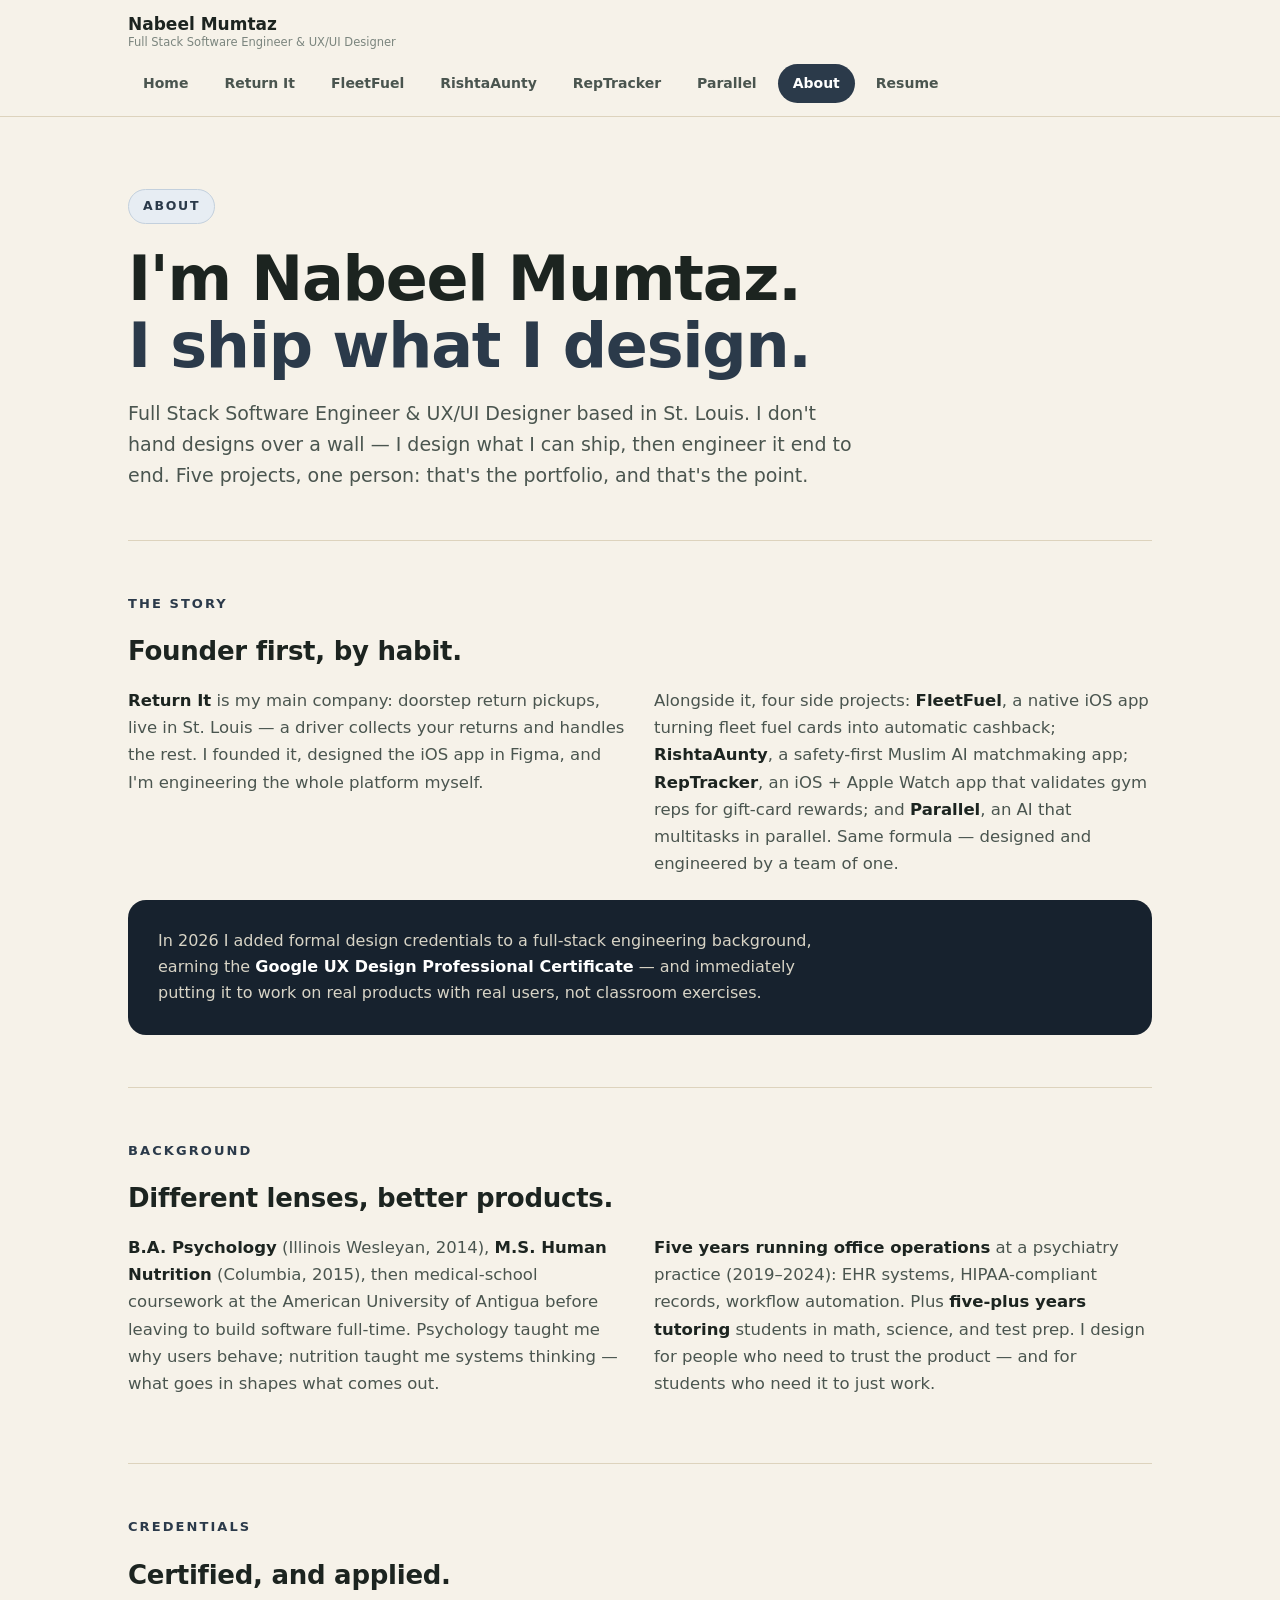
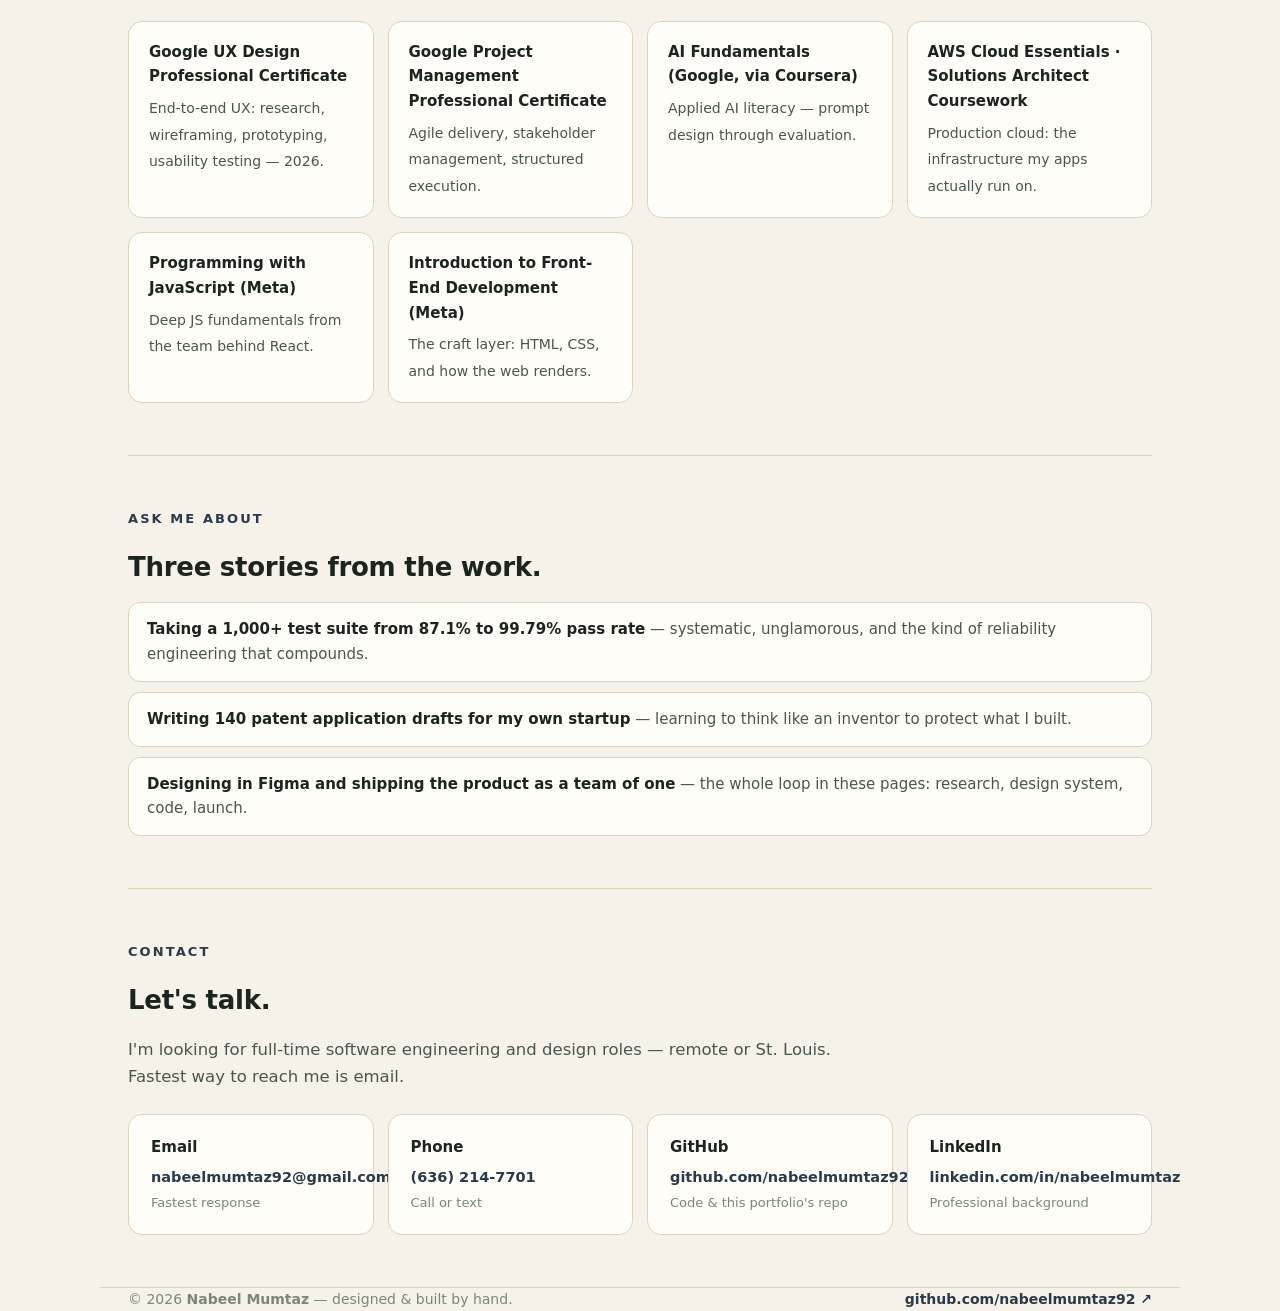
==== about.html @ 39a04750 "Parallel reframed as AI that multitasks in parallel (not a chat app)" ====
<!DOCTYPE html>
<html lang="en">
<head>
<meta charset="UTF-8">
<meta name="viewport" content="width=device-width, initial-scale=1.0">
<title>About | Nabeel Mumtaz</title>
<meta name="description" content="About Nabeel Mumtaz — Full Stack Software Engineer & UX/UI Designer, founder of Return It, FleetFuel, and RishtaAunty. Based in St. Louis.">
<style>
/* Shared portfolio styles — per-page accents via body class */
:root{
  --paper:#f6f2e9;
  --paper-deep:#efe8d8;
  --card:#fffdf8;
  --ink:#1c2420;
  --ink-soft:#4a554f;
  --ink-faint:#7b857e;
  --line:#ddd3bd;
  --accent:#2b3a4a;
  --accent-deep:#1b2634;
  --accent-soft:#e7edf3;
  --accent-line:#c3d0dd;
  --dark:#17222e;
  --radius:18px;
}
*{margin:0;padding:0;box-sizing:border-box}
body{
  font-family:"Avenir Next","Segoe UI",system-ui,-apple-system,sans-serif;
  background:var(--paper);
  color:var(--ink);
  line-height:1.65;
  -webkit-font-smoothing:antialiased;
}
.wrap{max-width:1080px;margin:0 auto;padding:0 28px}

/* ---------- nav ---------- */
.nav{
  position:sticky;top:0;z-index:50;
  background:var(--paper);
  border-bottom:1px solid var(--line);
}
.nav-inner{
  max-width:1080px;margin:0 auto;padding:13px 28px;
  display:flex;justify-content:space-between;align-items:center;gap:14px;flex-wrap:wrap;
}
.nav .brand{font-weight:800;font-size:17px;color:var(--ink);text-decoration:none;line-height:1.3}
.nav .brand small{display:block;font-weight:400;color:var(--ink-faint);font-size:11.5px}
.nav-links{display:flex;gap:6px;flex-wrap:wrap}
.nav-links a{
  font-size:14px;font-weight:600;color:var(--ink-soft);text-decoration:none;
  padding:8px 15px;border-radius:999px;
}
.nav-links a:hover{background:var(--accent-soft);color:var(--accent-deep)}
.nav-links a.active{background:var(--accent);color:#fff}

/* ---------- hero ---------- */
.hero{padding:72px 0 48px;text-align:left}
.kicker{
  display:inline-block;font-size:12.5px;font-weight:700;letter-spacing:.14em;text-transform:uppercase;
  color:var(--accent);background:var(--accent-soft);border:1px solid var(--accent-line);
  padding:6px 14px;border-radius:999px;margin-bottom:22px;
}
.hero h1{font-size:clamp(38px,5.4vw,62px);line-height:1.08;letter-spacing:-.02em;font-weight:800;max-width:16ch}
.hero h1 em{font-style:normal;color:var(--accent)}
.hero .lede{font-size:19px;color:var(--ink-soft);max-width:60ch;margin-top:18px}

/* ---------- sections ---------- */
section{padding:52px 0;border-top:1px solid var(--line)}
section h2{font-size:13px;font-weight:800;letter-spacing:.16em;text-transform:uppercase;color:var(--accent);margin-bottom:16px}
section h3{font-size:26px;letter-spacing:-.01em;margin-bottom:14px;font-weight:750}
section p{color:var(--ink-soft);max-width:68ch;margin-bottom:14px;font-size:16.5px}
section p strong{color:var(--ink)}
.two{display:grid;grid-template-columns:1fr 1fr;gap:28px}
@media(max-width:760px){.two{grid-template-columns:1fr}}

.callout{background:var(--dark);color:#f2efe6;border-radius:var(--radius);padding:28px 30px;margin-top:8px}
.callout p{color:#d8d4c6;margin:0;font-size:16px}
.callout p strong{color:#fff}

/* ---------- certs ---------- */
.feat-grid{display:grid;grid-template-columns:repeat(auto-fit,minmax(240px,1fr));gap:14px;margin-top:24px}
.feat{background:var(--card);border:1px solid var(--line);border-radius:14px;padding:18px 20px}
.feat b{display:block;margin-bottom:6px;font-size:15px}
.feat span{font-size:14px;color:var(--ink-soft)}

/* ---------- hooks ---------- */
.hooks{list-style:none;margin-top:6px;display:grid;gap:10px}
.hooks li{background:var(--card);border:1px solid var(--line);border-radius:12px;padding:14px 18px;font-size:15px;color:var(--ink-soft)}
.hooks li b{color:var(--ink)}

/* ---------- contact ---------- */
.contact-cards{display:grid;grid-template-columns:repeat(auto-fit,minmax(220px,1fr));gap:14px;margin-top:24px}
.contact-card{
  background:var(--card);border:1px solid var(--line);border-radius:14px;padding:20px 22px;
  text-decoration:none;color:var(--ink);display:block;transition:transform .15s ease;
}
.contact-card:hover{transform:translateY(-2px)}
.contact-card b{display:block;font-size:15px;margin-bottom:4px}
.contact-card span{font-size:14.5px;color:var(--accent);font-weight:600}
.contact-card small{display:block;font-size:13px;color:var(--ink-faint);margin-top:2px}

footer{
  border-top:1px solid var(--line);padding:34px 0 48px;display:flex;justify-content:space-between;
  align-items:center;flex-wrap:wrap;gap:12px;color:var(--ink-faint);font-size:14px;
}
footer a{color:var(--accent);font-weight:600;text-decoration:none}
footer a:hover{text-decoration:underline}

</style>
</head>
<body>

<nav class="nav">
  <div class="nav-inner">
    <a class="brand" href="index.html">Nabeel Mumtaz<small>Full Stack Software Engineer &amp; UX/UI Designer</small></a>
    <div class="nav-links">
      <a href="index.html">Home</a>
      <a href="returnit.html">Return It</a>
      <a href="fleetfuel.html">FleetFuel</a>
      <a href="rishtaaunty.html">RishtaAunty</a>
      <a href="reptracker.html">RepTracker</a>
      <a href="parallel.html">Parallel</a>
      <a href="about.html" class="active">About</a>
      <a href="resume.pdf" target="_blank" rel="noopener">Resume</a>
    </div>
  </div>
</nav>

<div class="wrap">
  <div class="hero">
    <span class="kicker">About</span>
    <h1>I'm Nabeel Mumtaz. <em>I ship what I design.</em></h1>
    <p class="lede">Full Stack Software Engineer &amp; UX/UI Designer based in St. Louis. I don't hand designs over a wall — I design what I can ship, then engineer it end to end. Five projects, one person: that's the portfolio, and that's the point.</p>
  </div>

  <section>
    <h2>The story</h2>
    <h3>Founder first, by habit.</h3>
    <div class="two">
      <div>
        <p><strong>Return It</strong> is my main company: doorstep return pickups, live in St. Louis — a driver collects your returns and handles the rest. I founded it, designed the iOS app in Figma, and I'm engineering the whole platform myself.</p>
      </div>
      <div>
        <p>Alongside it, four side projects: <strong>FleetFuel</strong>, a native iOS app turning fleet fuel cards into automatic cashback; <strong>RishtaAunty</strong>, a safety-first Muslim AI matchmaking app; <strong>RepTracker</strong>, an iOS + Apple Watch app that validates gym reps for gift-card rewards; and <strong>Parallel</strong>, an AI that multitasks in parallel. Same formula — designed and engineered by a team of one.</p>
      </div>
    </div>
    <div class="callout">
      <p>In 2026 I added formal design credentials to a full-stack engineering background, earning the <strong>Google UX Design Professional Certificate</strong> — and immediately putting it to work on real products with real users, not classroom exercises.</p>
    </div>
  </section>

  <section>
    <h2>Background</h2>
    <h3>Different lenses, better products.</h3>
    <div class="two">
      <div>
        <p><strong>B.A. Psychology</strong> (Illinois Wesleyan, 2014), <strong>M.S. Human Nutrition</strong> (Columbia, 2015), then medical-school coursework at the American University of Antigua before leaving to build software full-time. Psychology taught me why users behave; nutrition taught me systems thinking — what goes in shapes what comes out.</p>
      </div>
      <div>
        <p><strong>Five years running office operations</strong> at a psychiatry practice (2019–2024): EHR systems, HIPAA-compliant records, workflow automation. Plus <strong>five-plus years tutoring</strong> students in math, science, and test prep. I design for people who need to trust the product — and for students who need it to just work.</p>
      </div>
    </div>
  </section>

  <section>
    <h2>Credentials</h2>
    <h3>Certified, and applied.</h3>
    <div class="feat-grid">
      <div class="feat"><b>Google UX Design Professional Certificate</b><span>End-to-end UX: research, wireframing, prototyping, usability testing — 2026.</span></div>
      <div class="feat"><b>Google Project Management Professional Certificate</b><span>Agile delivery, stakeholder management, structured execution.</span></div>
      <div class="feat"><b>AI Fundamentals (Google, via Coursera)</b><span>Applied AI literacy — prompt design through evaluation.</span></div>
      <div class="feat"><b>AWS Cloud Essentials · Solutions Architect Coursework</b><span>Production cloud: the infrastructure my apps actually run on.</span></div>
      <div class="feat"><b>Programming with JavaScript (Meta)</b><span>Deep JS fundamentals from the team behind React.</span></div>
      <div class="feat"><b>Introduction to Front-End Development (Meta)</b><span>The craft layer: HTML, CSS, and how the web renders.</span></div>
    </div>
  </section>

  <section>
    <h2>Ask me about</h2>
    <h3>Three stories from the work.</h3>
    <ul class="hooks">
      <li><b>Taking a 1,000+ test suite from 87.1% to 99.79% pass rate</b> — systematic, unglamorous, and the kind of reliability engineering that compounds.</li>
      <li><b>Writing 140 patent application drafts for my own startup</b> — learning to think like an inventor to protect what I built.</li>
      <li><b>Designing in Figma and shipping the product as a team of one</b> — the whole loop in these pages: research, design system, code, launch.</li>
    </ul>
  </section>

  <section>
    <h2>Contact</h2>
    <h3>Let's talk.</h3>
    <p>I'm looking for full-time software engineering and design roles — remote or St. Louis. Fastest way to reach me is email.</p>
    <div class="contact-cards">
      <a class="contact-card" href="mailto:nabeelmumtaz92@gmail.com">
        <b>Email</b><span>nabeelmumtaz92@gmail.com</span><small>Fastest response</small>
      </a>
      <a class="contact-card" href="tel:+16362147701">
        <b>Phone</b><span>(636) 214-7701</span><small>Call or text</small>
      </a>
      <a class="contact-card" href="https://github.com/nabeelmumtaz92" target="_blank" rel="noopener">
        <b>GitHub</b><span>github.com/nabeelmumtaz92</span><small>Code &amp; this portfolio's repo</small>
      </a>
      <a class="contact-card" href="https://www.linkedin.com/in/nabeelmumtaz" target="_blank" rel="noopener">
        <b>LinkedIn</b><span>linkedin.com/in/nabeelmumtaz</span><small>Professional background</small>
      </a>
    </div>
  </section>
</div>

<footer class="wrap">
  <div>© 2026 <b>Nabeel Mumtaz</b> — designed &amp; built by hand.</div>
  <div><a href="https://github.com/nabeelmumtaz92" target="_blank" rel="noopener">github.com/nabeelmumtaz92 ↗</a></div>
</footer>

</body>
</html>
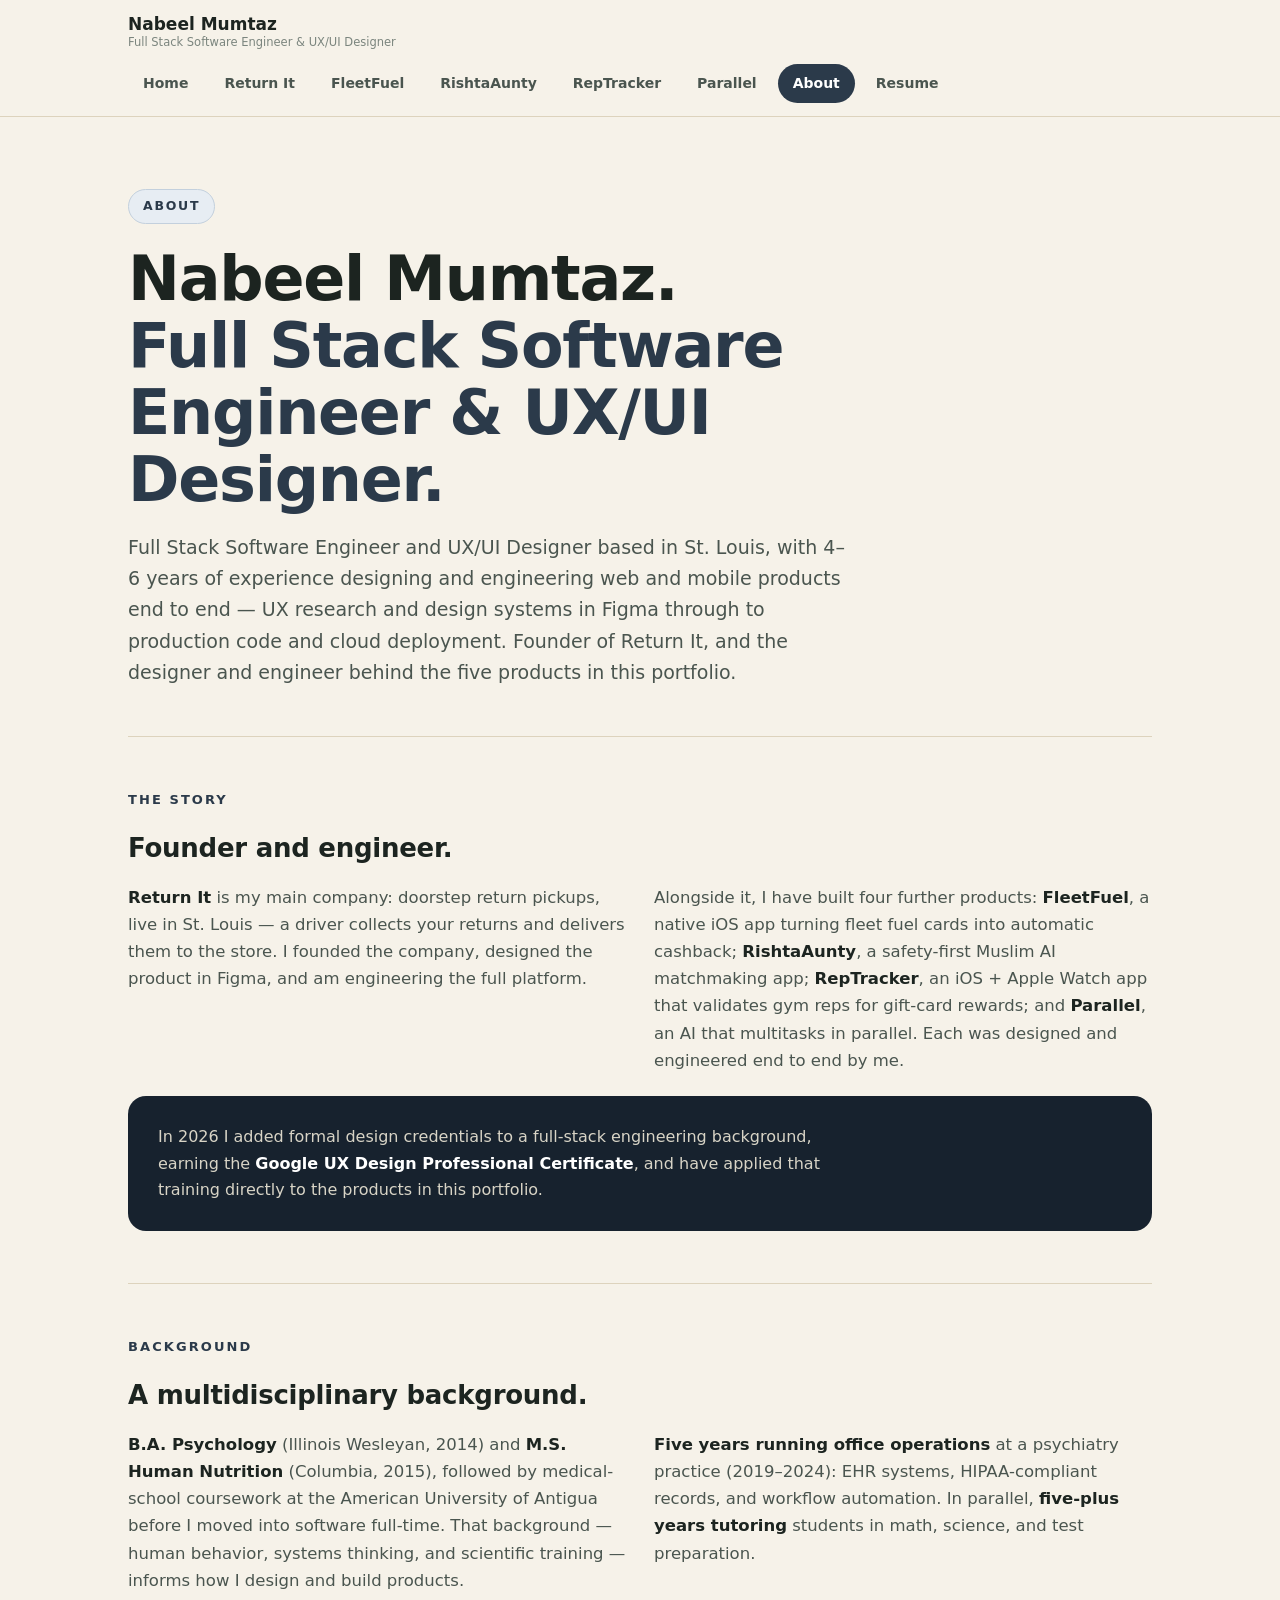
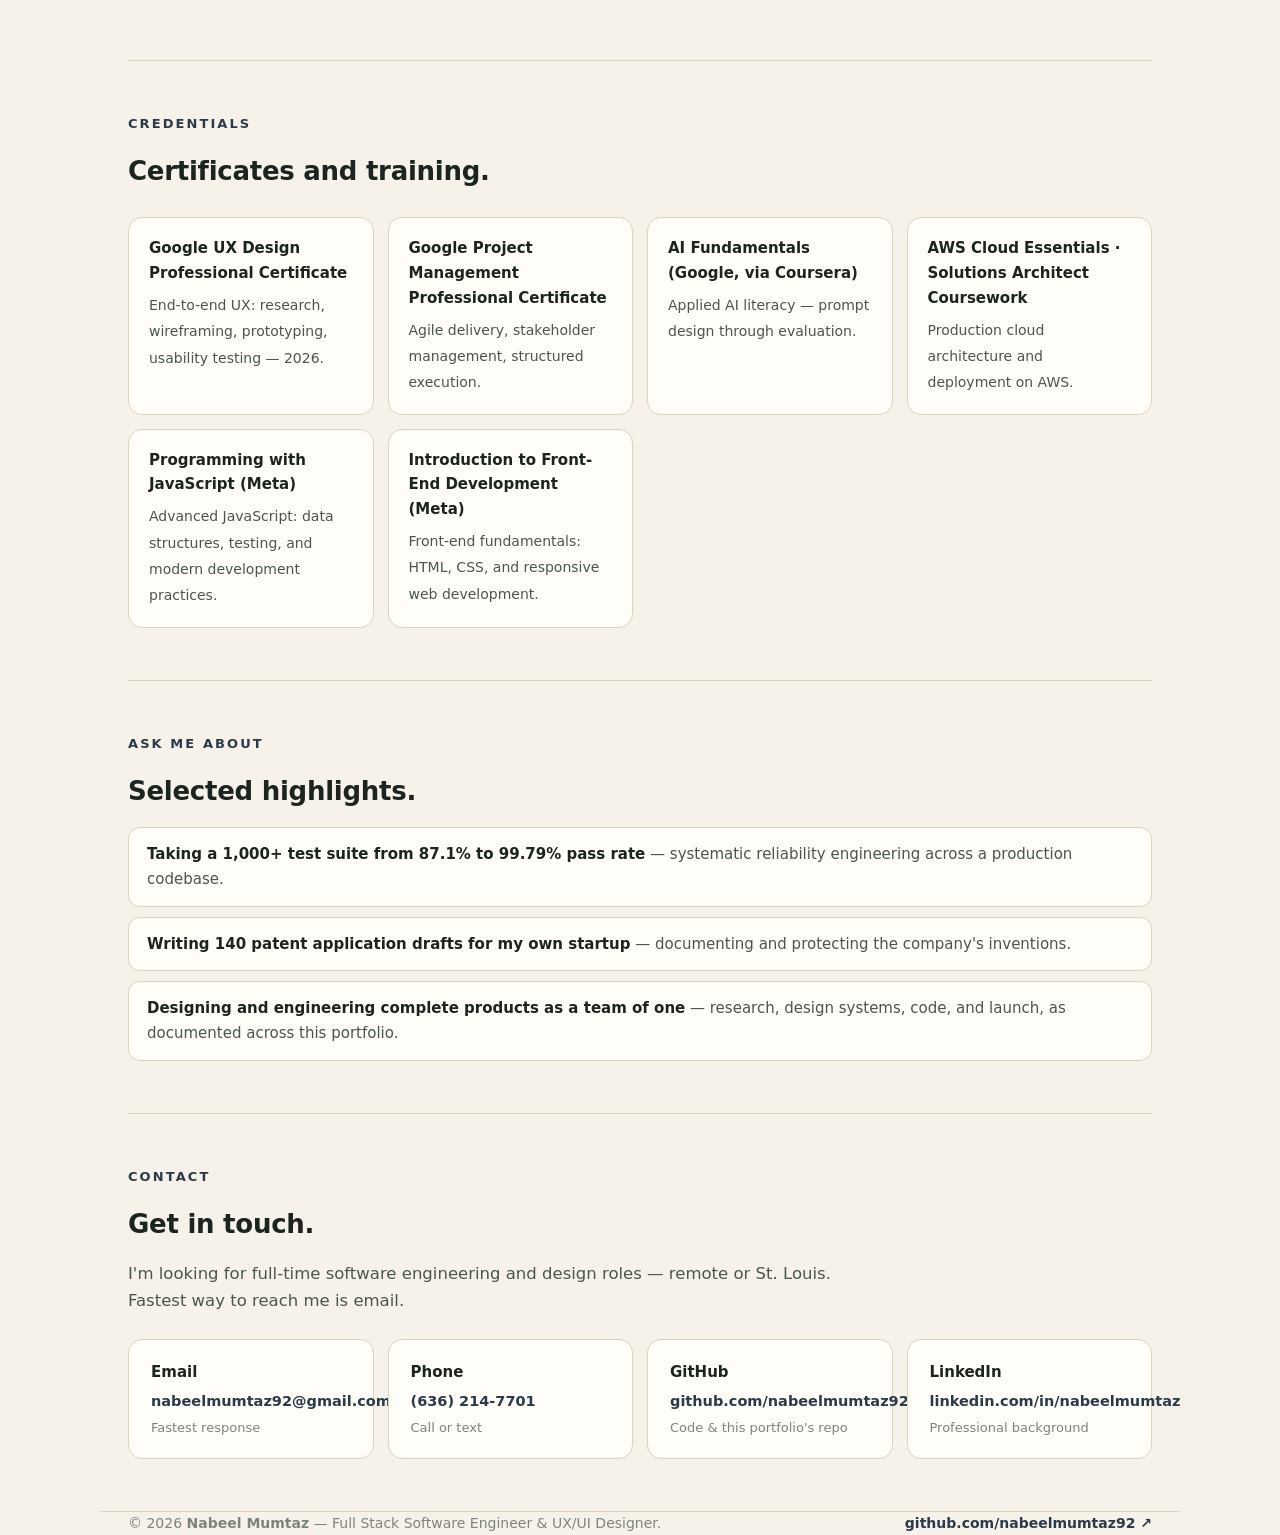
==== commit 64a1b40c: "Fix RishtaAunty embed sizing, sandbox Parallel embed, professional About page" ====
--- a/about.html
+++ b/about.html
@@ -128,65 +128,65 @@
 <div class="wrap">
   <div class="hero">
     <span class="kicker">About</span>
-    <h1>I'm Nabeel Mumtaz. <em>I ship what I design.</em></h1>
-    <p class="lede">Full Stack Software Engineer &amp; UX/UI Designer based in St. Louis. I don't hand designs over a wall — I design what I can ship, then engineer it end to end. Five projects, one person: that's the portfolio, and that's the point.</p>
+    <h1>Nabeel Mumtaz. <em>Full Stack Software Engineer &amp; UX/UI Designer.</em></h1>
+    <p class="lede">Full Stack Software Engineer and UX/UI Designer based in St. Louis, with 4–6 years of experience designing and engineering web and mobile products end to end — UX research and design systems in Figma through to production code and cloud deployment. Founder of Return It, and the designer and engineer behind the five products in this portfolio.</p>
   </div>
 
   <section>
     <h2>The story</h2>
-    <h3>Founder first, by habit.</h3>
+    <h3>Founder and engineer.</h3>
     <div class="two">
       <div>
-        <p><strong>Return It</strong> is my main company: doorstep return pickups, live in St. Louis — a driver collects your returns and handles the rest. I founded it, designed the iOS app in Figma, and I'm engineering the whole platform myself.</p>
-      </div>
-      <div>
-        <p>Alongside it, four side projects: <strong>FleetFuel</strong>, a native iOS app turning fleet fuel cards into automatic cashback; <strong>RishtaAunty</strong>, a safety-first Muslim AI matchmaking app; <strong>RepTracker</strong>, an iOS + Apple Watch app that validates gym reps for gift-card rewards; and <strong>Parallel</strong>, an AI that multitasks in parallel. Same formula — designed and engineered by a team of one.</p>
+        <p><strong>Return It</strong> is my main company: doorstep return pickups, live in St. Louis — a driver collects your returns and delivers them to the store. I founded the company, designed the product in Figma, and am engineering the full platform.</p>
+      </div>
+      <div>
+        <p>Alongside it, I have built four further products: <strong>FleetFuel</strong>, a native iOS app turning fleet fuel cards into automatic cashback; <strong>RishtaAunty</strong>, a safety-first Muslim AI matchmaking app; <strong>RepTracker</strong>, an iOS + Apple Watch app that validates gym reps for gift-card rewards; and <strong>Parallel</strong>, an AI that multitasks in parallel. Each was designed and engineered end to end by me.</p>
       </div>
     </div>
     <div class="callout">
-      <p>In 2026 I added formal design credentials to a full-stack engineering background, earning the <strong>Google UX Design Professional Certificate</strong> — and immediately putting it to work on real products with real users, not classroom exercises.</p>
+      <p>In 2026 I added formal design credentials to a full-stack engineering background, earning the <strong>Google UX Design Professional Certificate</strong>, and have applied that training directly to the products in this portfolio.</p>
     </div>
   </section>
 
   <section>
     <h2>Background</h2>
-    <h3>Different lenses, better products.</h3>
+    <h3>A multidisciplinary background.</h3>
     <div class="two">
       <div>
-        <p><strong>B.A. Psychology</strong> (Illinois Wesleyan, 2014), <strong>M.S. Human Nutrition</strong> (Columbia, 2015), then medical-school coursework at the American University of Antigua before leaving to build software full-time. Psychology taught me why users behave; nutrition taught me systems thinking — what goes in shapes what comes out.</p>
-      </div>
-      <div>
-        <p><strong>Five years running office operations</strong> at a psychiatry practice (2019–2024): EHR systems, HIPAA-compliant records, workflow automation. Plus <strong>five-plus years tutoring</strong> students in math, science, and test prep. I design for people who need to trust the product — and for students who need it to just work.</p>
+        <p><strong>B.A. Psychology</strong> (Illinois Wesleyan, 2014) and <strong>M.S. Human Nutrition</strong> (Columbia, 2015), followed by medical-school coursework at the American University of Antigua before I moved into software full-time. That background — human behavior, systems thinking, and scientific training — informs how I design and build products.</p>
+      </div>
+      <div>
+        <p><strong>Five years running office operations</strong> at a psychiatry practice (2019–2024): EHR systems, HIPAA-compliant records, and workflow automation. In parallel, <strong>five-plus years tutoring</strong> students in math, science, and test preparation.</p>
       </div>
     </div>
   </section>
 
   <section>
     <h2>Credentials</h2>
-    <h3>Certified, and applied.</h3>
+    <h3>Certificates and training.</h3>
     <div class="feat-grid">
       <div class="feat"><b>Google UX Design Professional Certificate</b><span>End-to-end UX: research, wireframing, prototyping, usability testing — 2026.</span></div>
       <div class="feat"><b>Google Project Management Professional Certificate</b><span>Agile delivery, stakeholder management, structured execution.</span></div>
       <div class="feat"><b>AI Fundamentals (Google, via Coursera)</b><span>Applied AI literacy — prompt design through evaluation.</span></div>
-      <div class="feat"><b>AWS Cloud Essentials · Solutions Architect Coursework</b><span>Production cloud: the infrastructure my apps actually run on.</span></div>
-      <div class="feat"><b>Programming with JavaScript (Meta)</b><span>Deep JS fundamentals from the team behind React.</span></div>
-      <div class="feat"><b>Introduction to Front-End Development (Meta)</b><span>The craft layer: HTML, CSS, and how the web renders.</span></div>
+      <div class="feat"><b>AWS Cloud Essentials · Solutions Architect Coursework</b><span>Production cloud architecture and deployment on AWS.</span></div>
+      <div class="feat"><b>Programming with JavaScript (Meta)</b><span>Advanced JavaScript: data structures, testing, and modern development practices.</span></div>
+      <div class="feat"><b>Introduction to Front-End Development (Meta)</b><span>Front-end fundamentals: HTML, CSS, and responsive web development.</span></div>
     </div>
   </section>
 
   <section>
     <h2>Ask me about</h2>
-    <h3>Three stories from the work.</h3>
+    <h3>Selected highlights.</h3>
     <ul class="hooks">
-      <li><b>Taking a 1,000+ test suite from 87.1% to 99.79% pass rate</b> — systematic, unglamorous, and the kind of reliability engineering that compounds.</li>
-      <li><b>Writing 140 patent application drafts for my own startup</b> — learning to think like an inventor to protect what I built.</li>
-      <li><b>Designing in Figma and shipping the product as a team of one</b> — the whole loop in these pages: research, design system, code, launch.</li>
+      <li><b>Taking a 1,000+ test suite from 87.1% to 99.79% pass rate</b> — systematic reliability engineering across a production codebase.</li>
+      <li><b>Writing 140 patent application drafts for my own startup</b> — documenting and protecting the company's inventions.</li>
+      <li><b>Designing and engineering complete products as a team of one</b> — research, design systems, code, and launch, as documented across this portfolio.</li>
     </ul>
   </section>
 
   <section>
     <h2>Contact</h2>
-    <h3>Let's talk.</h3>
+    <h3>Get in touch.</h3>
     <p>I'm looking for full-time software engineering and design roles — remote or St. Louis. Fastest way to reach me is email.</p>
     <div class="contact-cards">
       <a class="contact-card" href="mailto:nabeelmumtaz92@gmail.com">
@@ -206,7 +206,7 @@
 </div>
 
 <footer class="wrap">
-  <div>© 2026 <b>Nabeel Mumtaz</b> — designed &amp; built by hand.</div>
+  <div>© 2026 <b>Nabeel Mumtaz</b> — Full Stack Software Engineer &amp; UX/UI Designer.</div>
   <div><a href="https://github.com/nabeelmumtaz92" target="_blank" rel="noopener">github.com/nabeelmumtaz92 ↗</a></div>
 </footer>
 
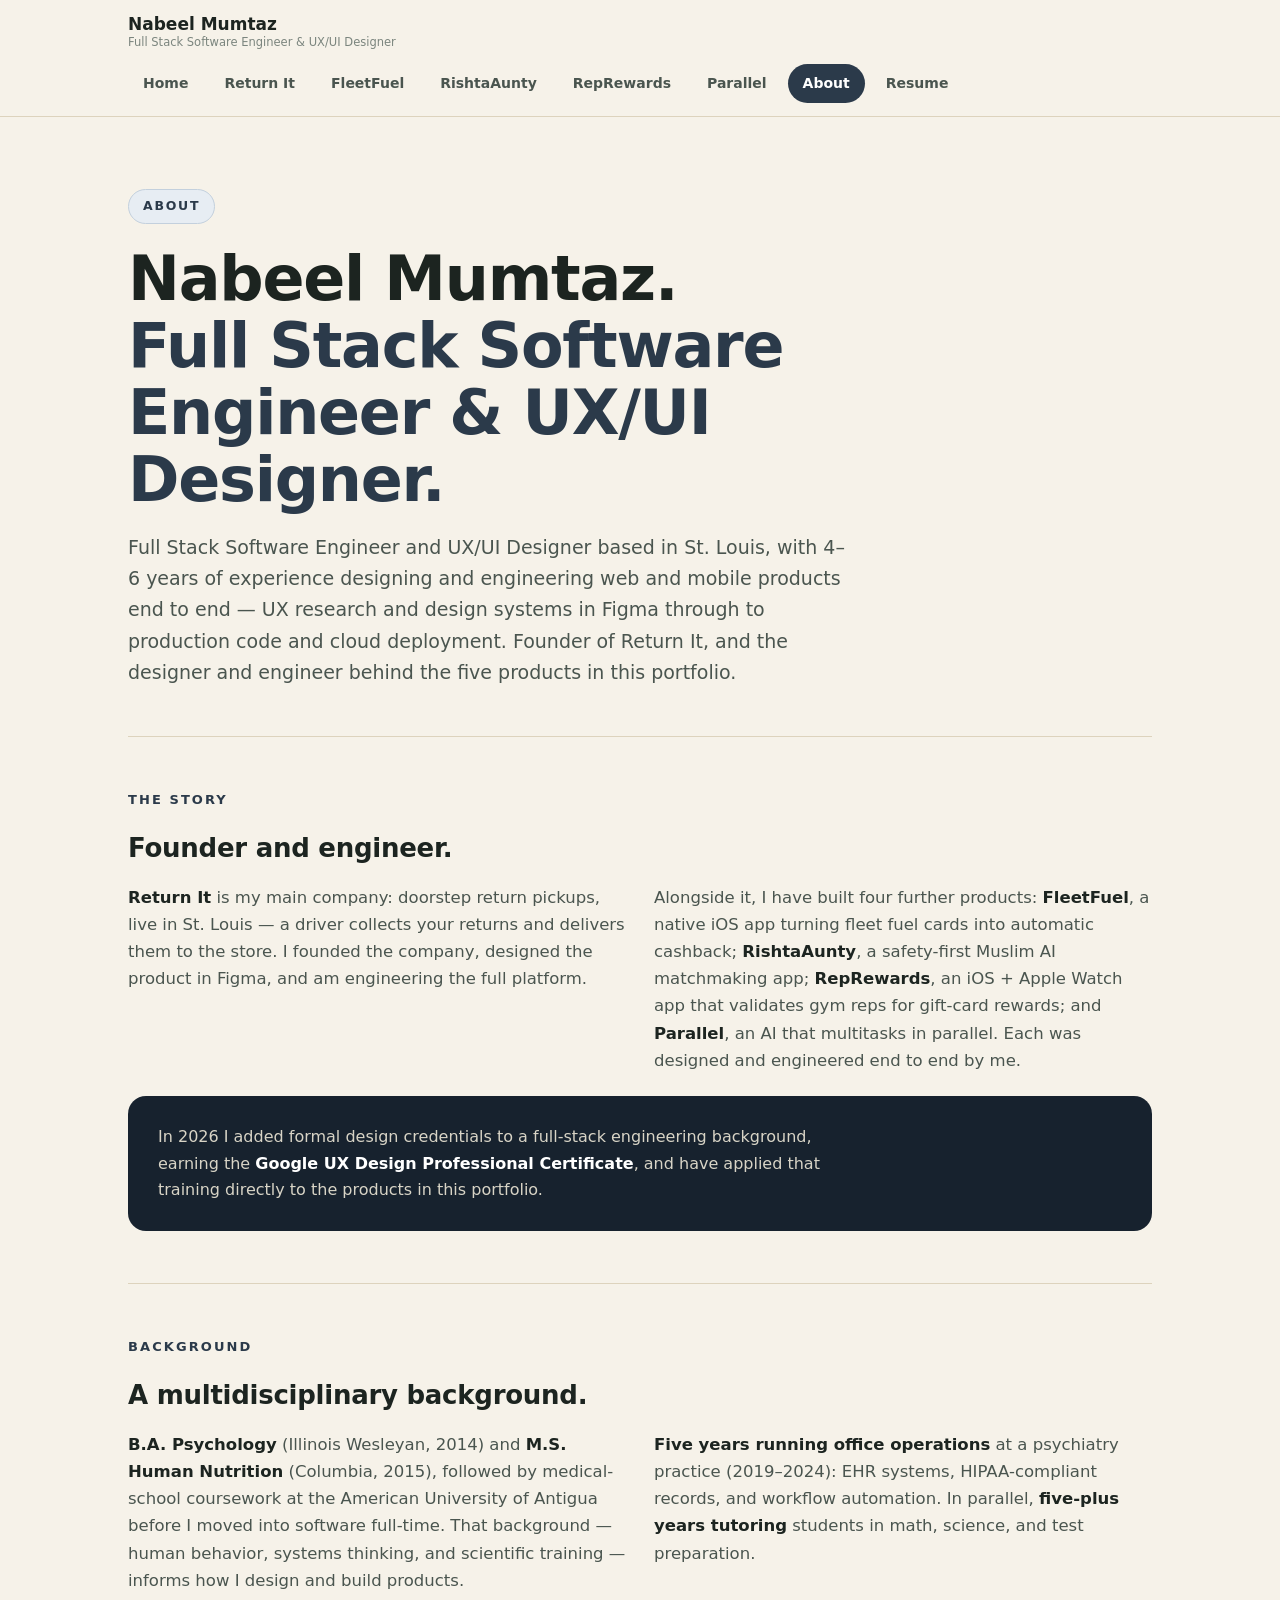
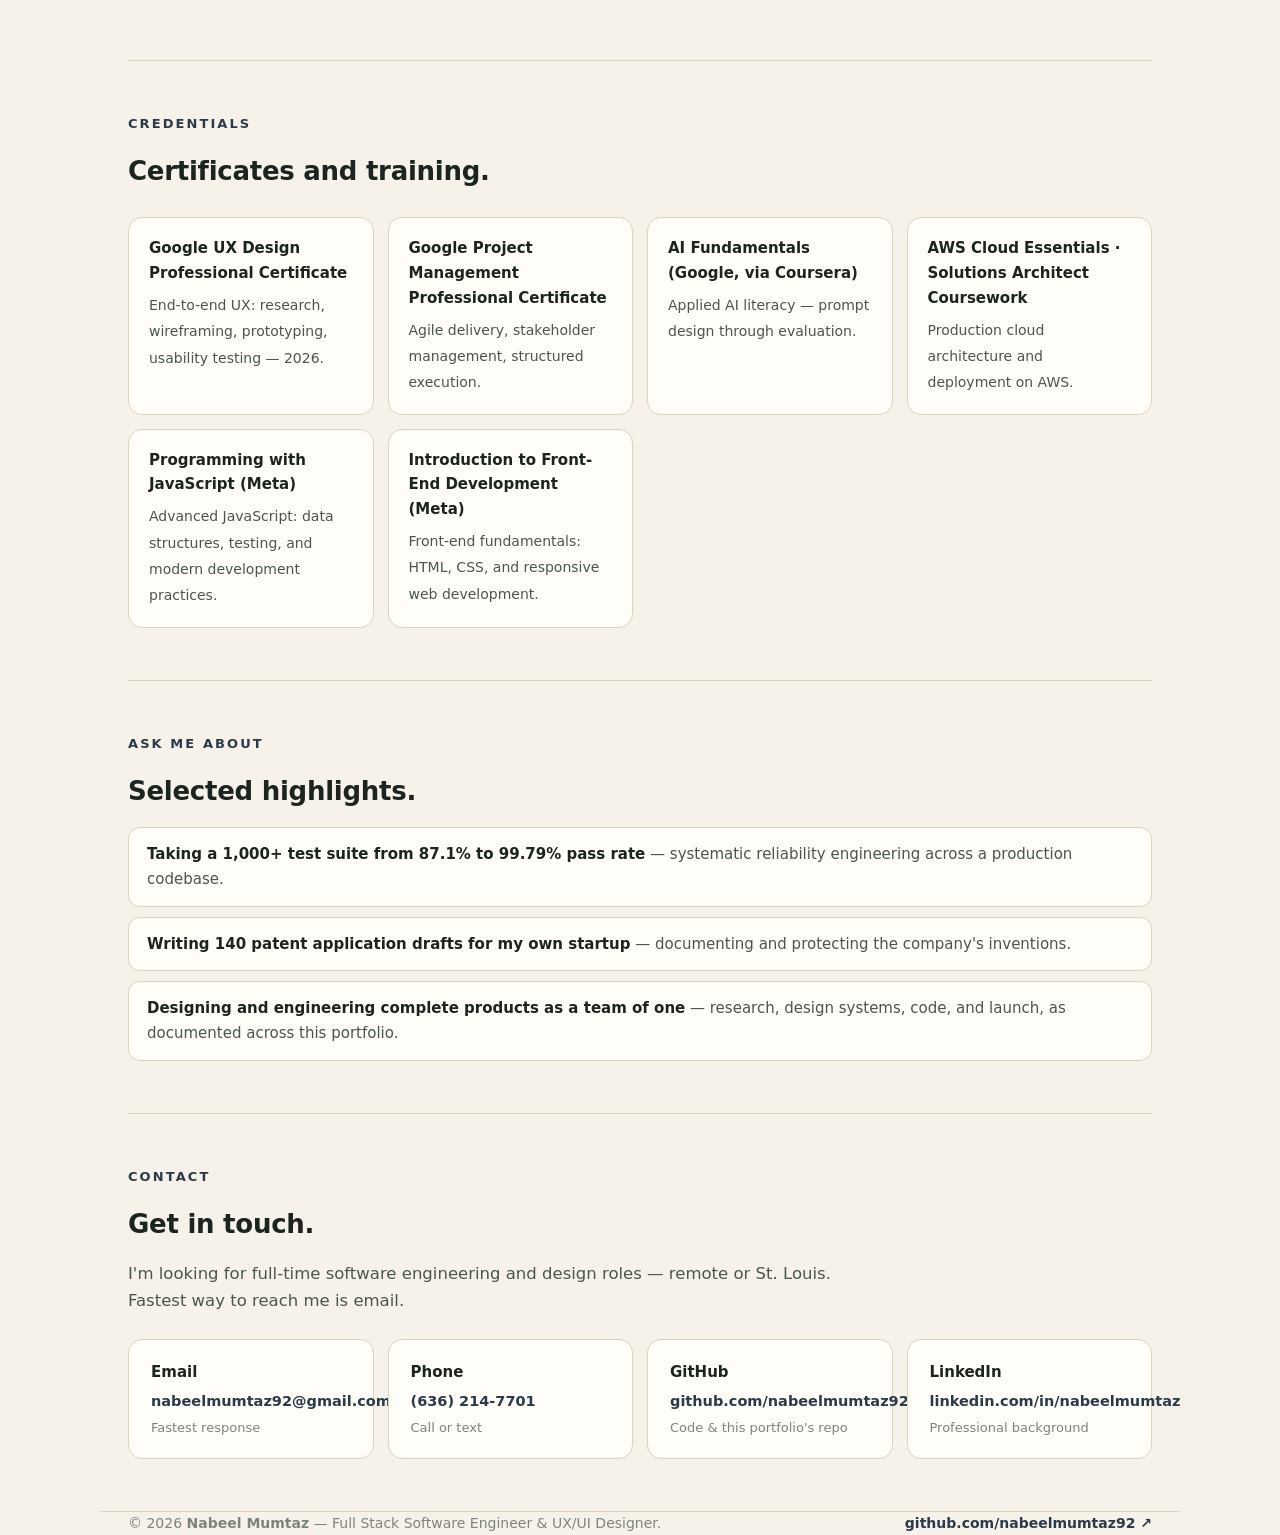
==== commit ff1c4770: "Rename RepTracker to RepRewards across portfolio" ====
--- a/about.html
+++ b/about.html
@@ -117,7 +117,7 @@
       <a href="returnit.html">Return It</a>
       <a href="fleetfuel.html">FleetFuel</a>
       <a href="rishtaaunty.html">RishtaAunty</a>
-      <a href="reptracker.html">RepTracker</a>
+      <a href="reptracker.html">RepRewards</a>
       <a href="parallel.html">Parallel</a>
       <a href="about.html" class="active">About</a>
       <a href="resume.pdf" target="_blank" rel="noopener">Resume</a>
@@ -140,7 +140,7 @@
         <p><strong>Return It</strong> is my main company: doorstep return pickups, live in St. Louis — a driver collects your returns and delivers them to the store. I founded the company, designed the product in Figma, and am engineering the full platform.</p>
       </div>
       <div>
-        <p>Alongside it, I have built four further products: <strong>FleetFuel</strong>, a native iOS app turning fleet fuel cards into automatic cashback; <strong>RishtaAunty</strong>, a safety-first Muslim AI matchmaking app; <strong>RepTracker</strong>, an iOS + Apple Watch app that validates gym reps for gift-card rewards; and <strong>Parallel</strong>, an AI that multitasks in parallel. Each was designed and engineered end to end by me.</p>
+        <p>Alongside it, I have built four further products: <strong>FleetFuel</strong>, a native iOS app turning fleet fuel cards into automatic cashback; <strong>RishtaAunty</strong>, a safety-first Muslim AI matchmaking app; <strong>RepRewards</strong>, an iOS + Apple Watch app that validates gym reps for gift-card rewards; and <strong>Parallel</strong>, an AI that multitasks in parallel. Each was designed and engineered end to end by me.</p>
       </div>
     </div>
     <div class="callout">
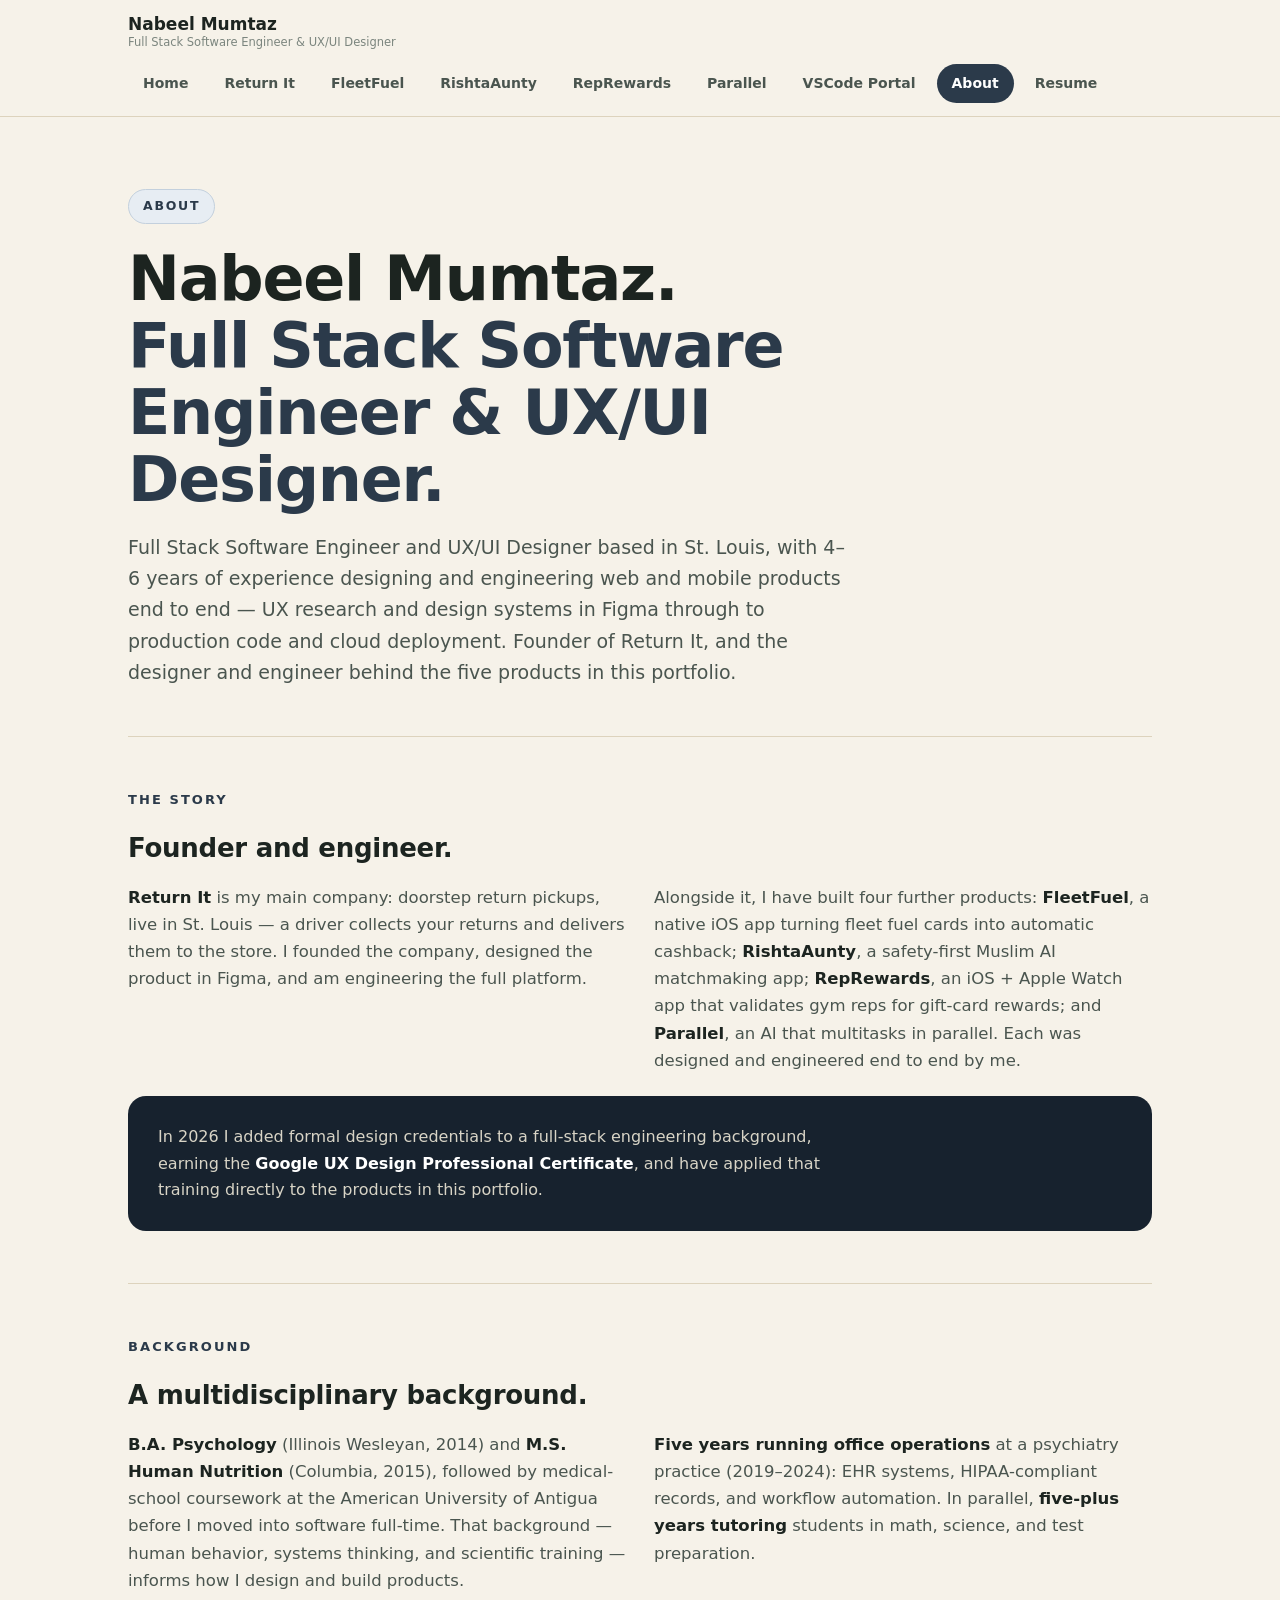
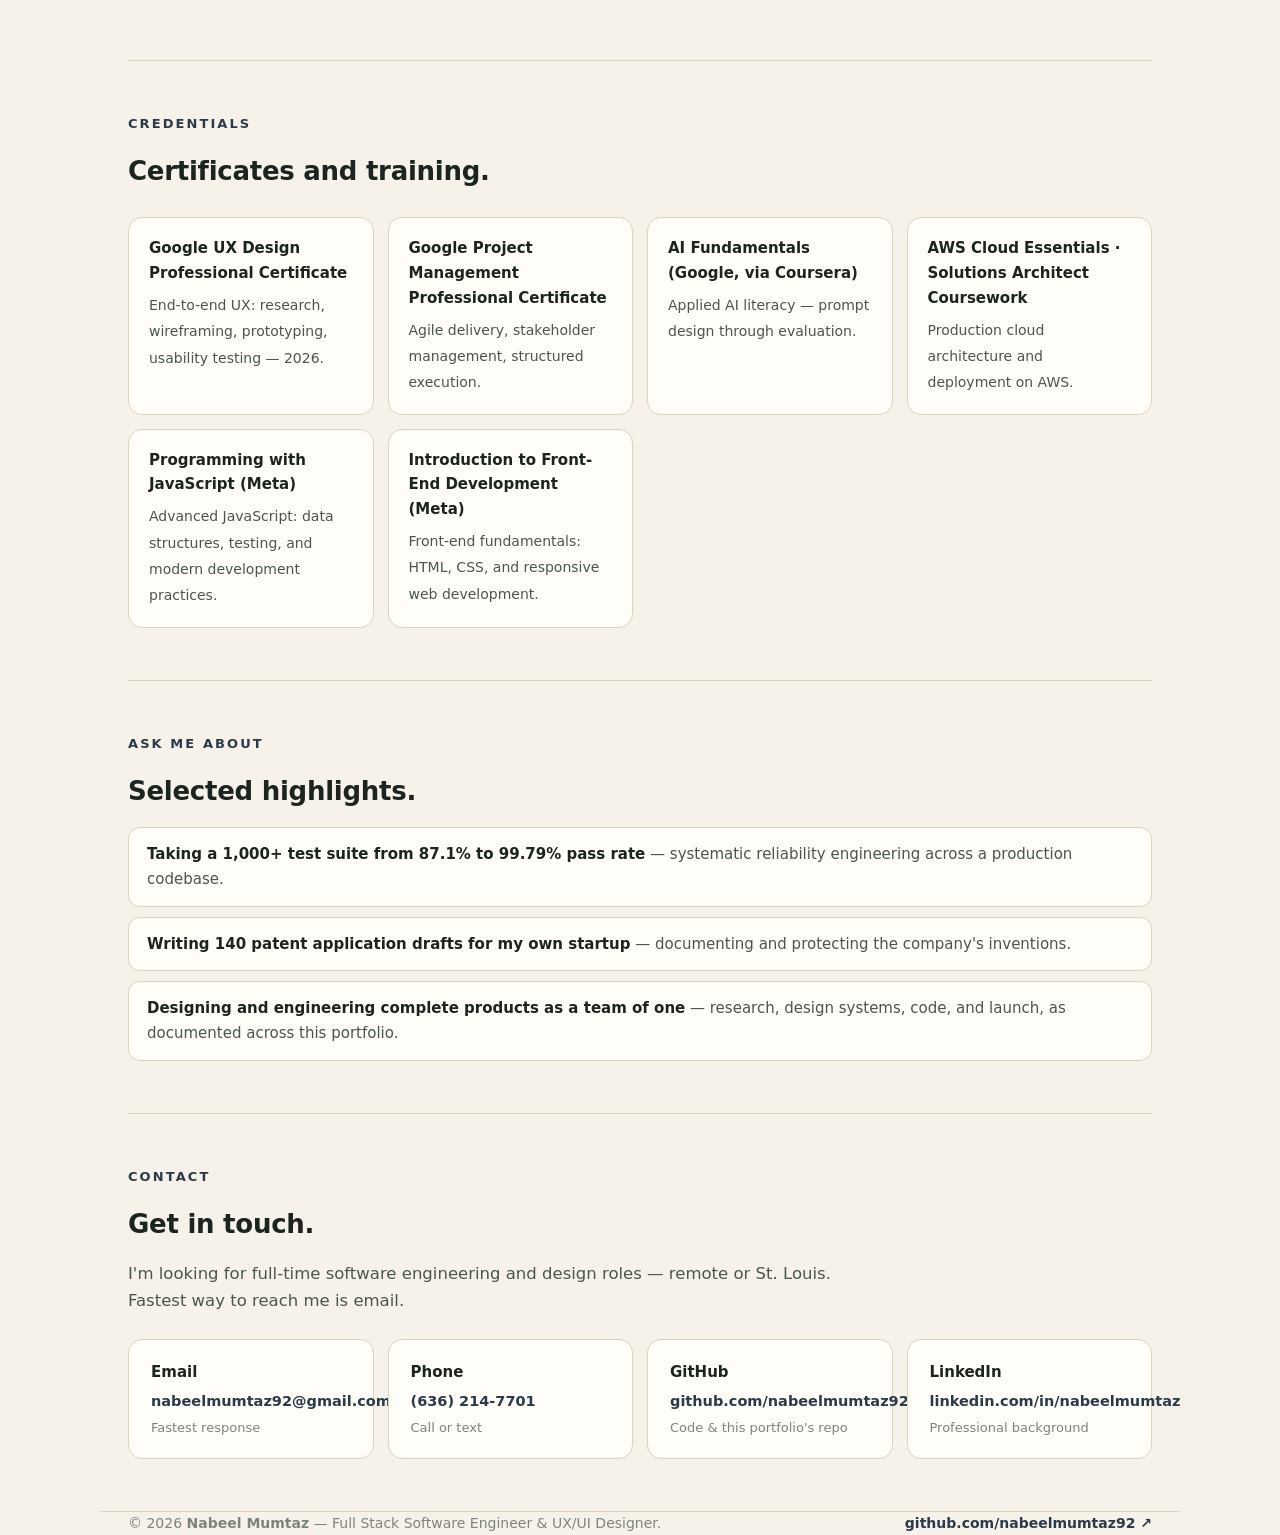
==== commit 02955ce4: "Add VSCode Portal project page" ====
--- a/about.html
+++ b/about.html
@@ -119,6 +119,7 @@
       <a href="rishtaaunty.html">RishtaAunty</a>
       <a href="reptracker.html">RepRewards</a>
       <a href="parallel.html">Parallel</a>
+      <a href="vscodeportal.html">VSCode Portal</a>
       <a href="about.html" class="active">About</a>
       <a href="resume.pdf" target="_blank" rel="noopener">Resume</a>
     </div>
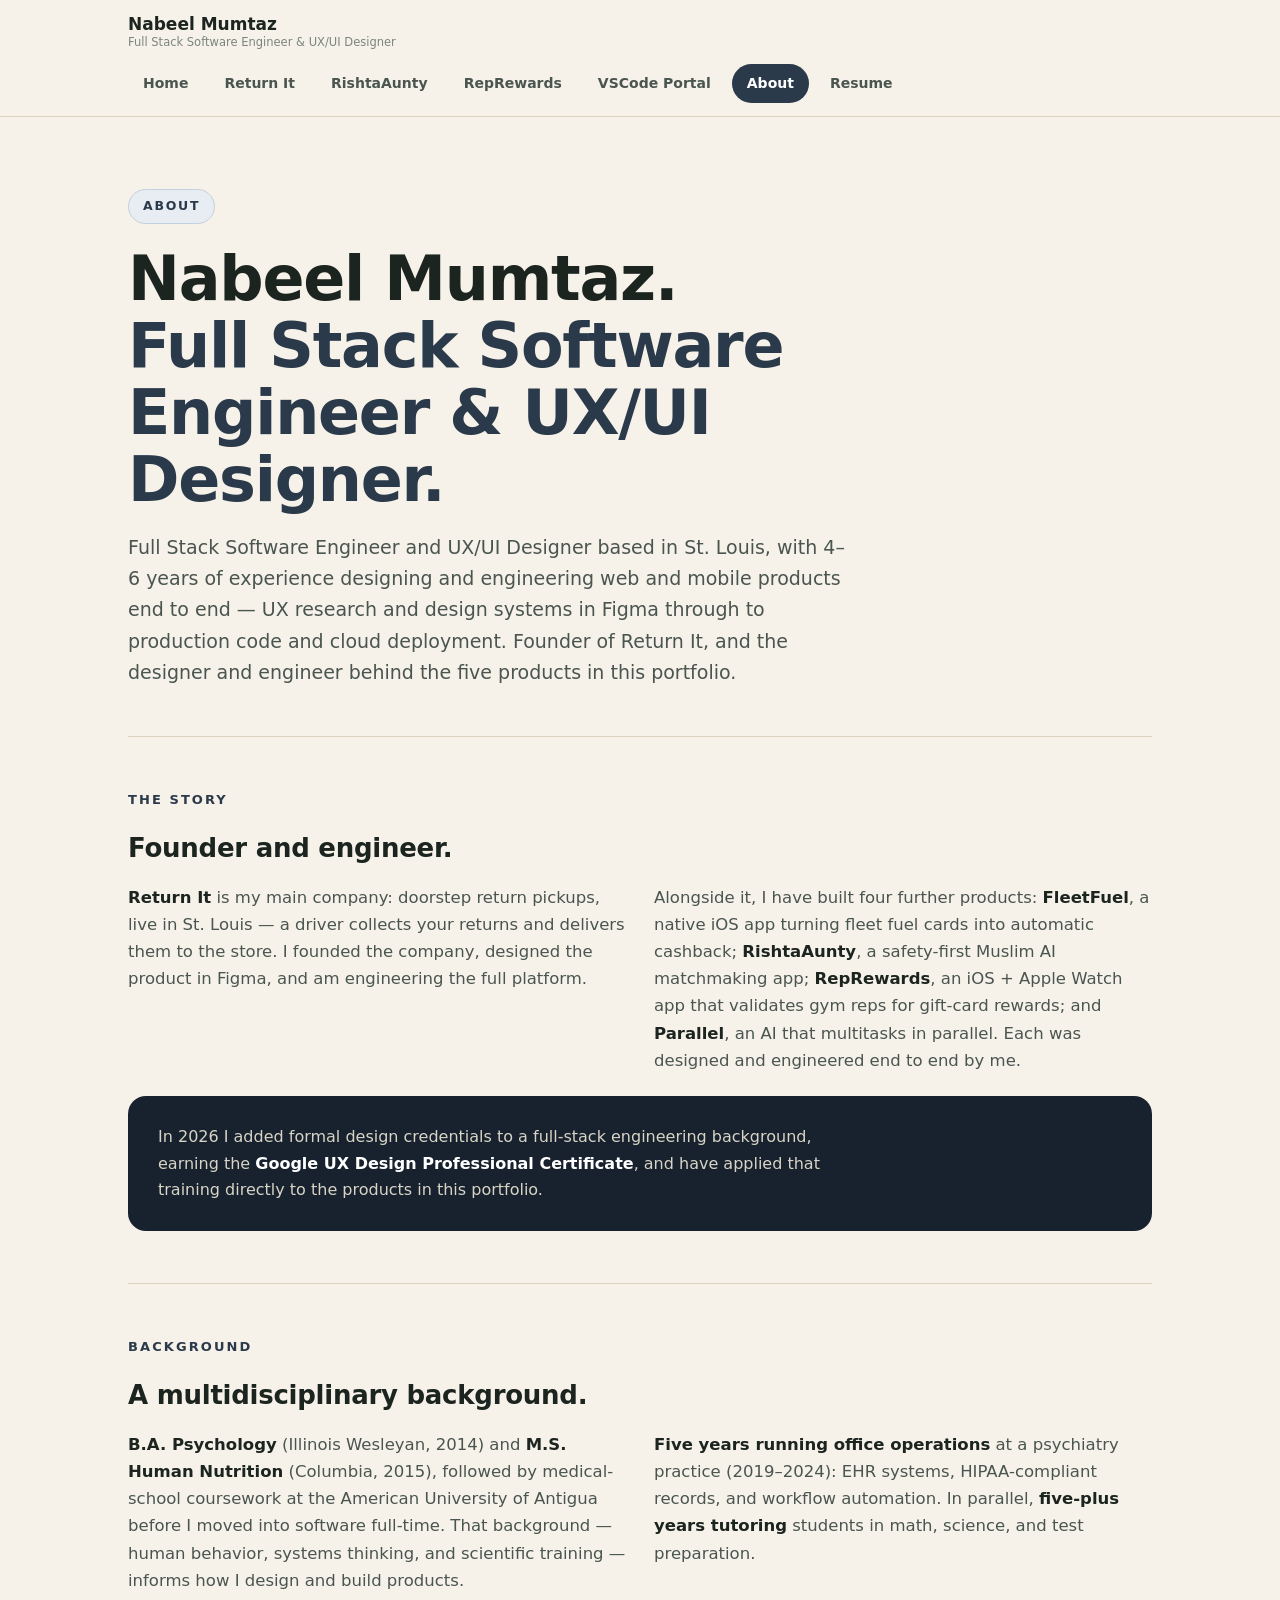
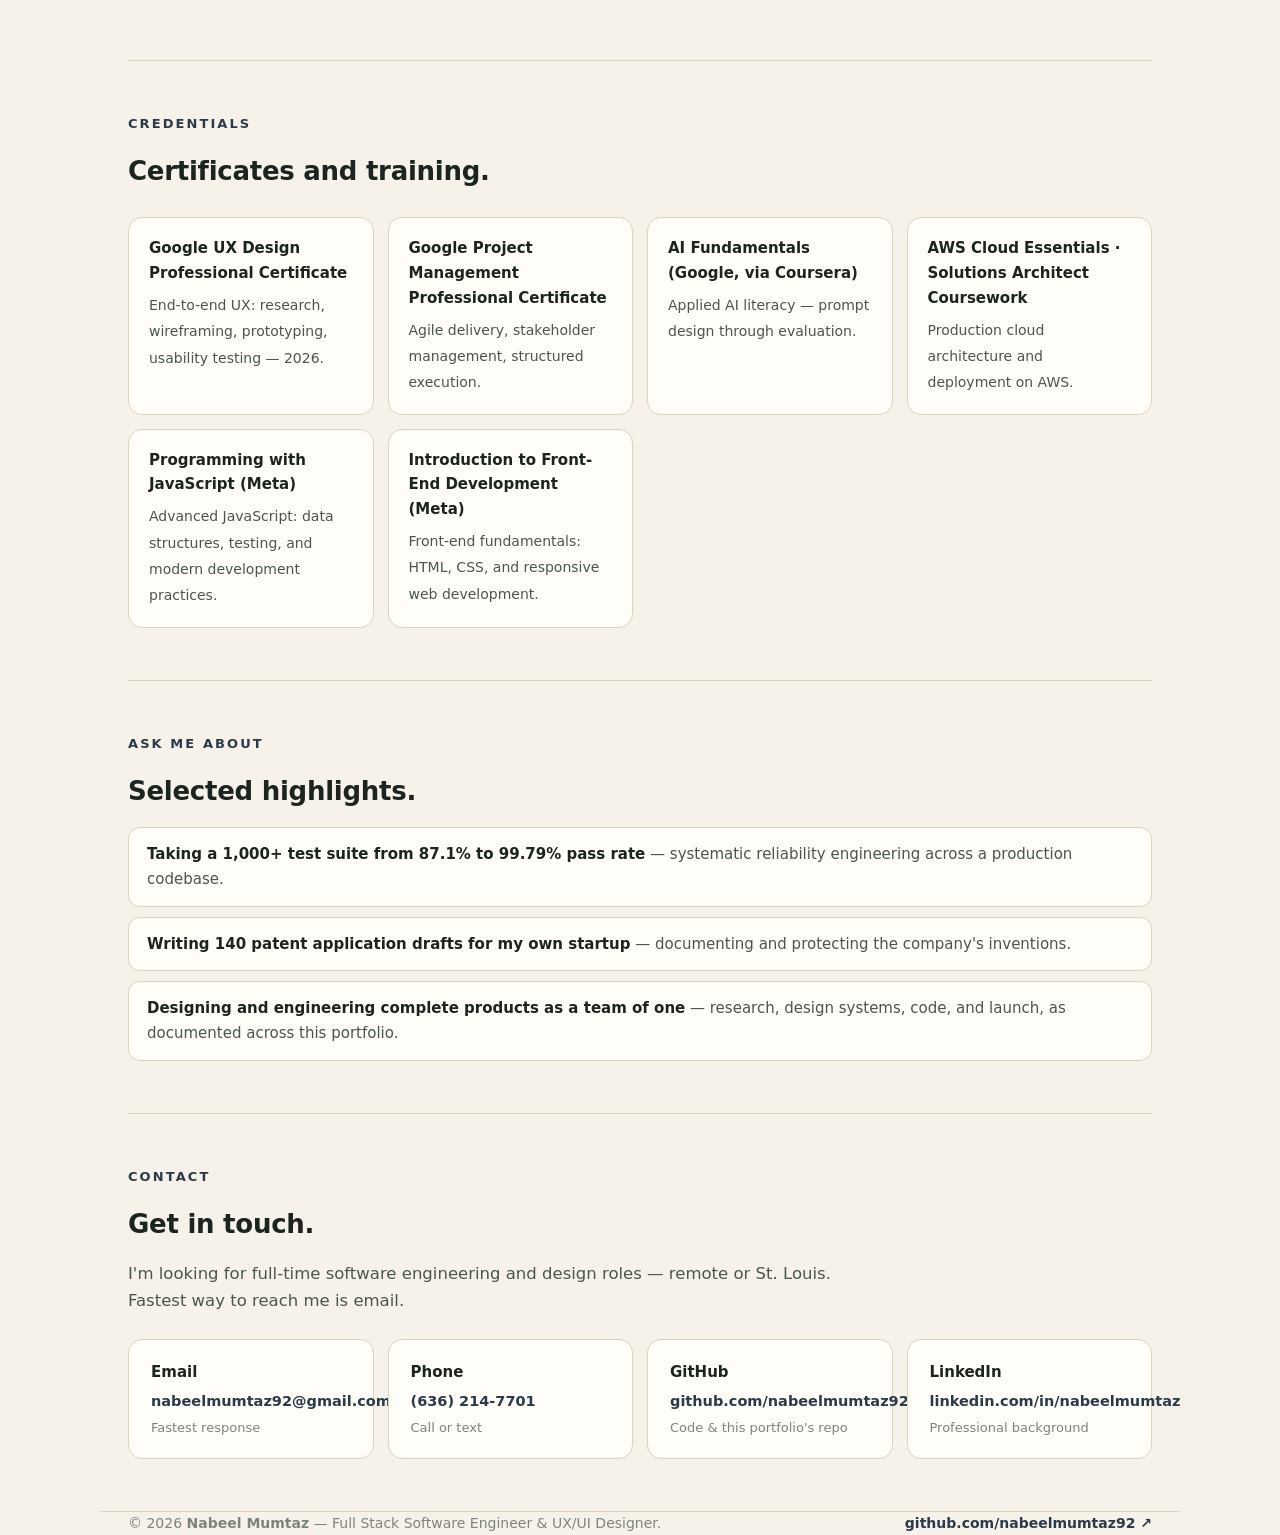
==== commit ee21e404: "Remove FleetFuel and Parallel links from about.html Removed FleetFuel and Parallel links from naviga" ====
--- a/about.html
+++ b/about.html
@@ -115,11 +115,9 @@
     <div class="nav-links">
       <a href="index.html">Home</a>
       <a href="returnit.html">Return It</a>
-      <a href="fleetfuel.html">FleetFuel</a>
-      <a href="rishtaaunty.html">RishtaAunty</a>
+           <a href="rishtaaunty.html">RishtaAunty</a>
       <a href="reptracker.html">RepRewards</a>
-      <a href="parallel.html">Parallel</a>
-      <a href="vscodeportal.html">VSCode Portal</a>
+           <a href="vscodeportal.html">VSCode Portal</a>
       <a href="about.html" class="active">About</a>
       <a href="resume.pdf" target="_blank" rel="noopener">Resume</a>
     </div>
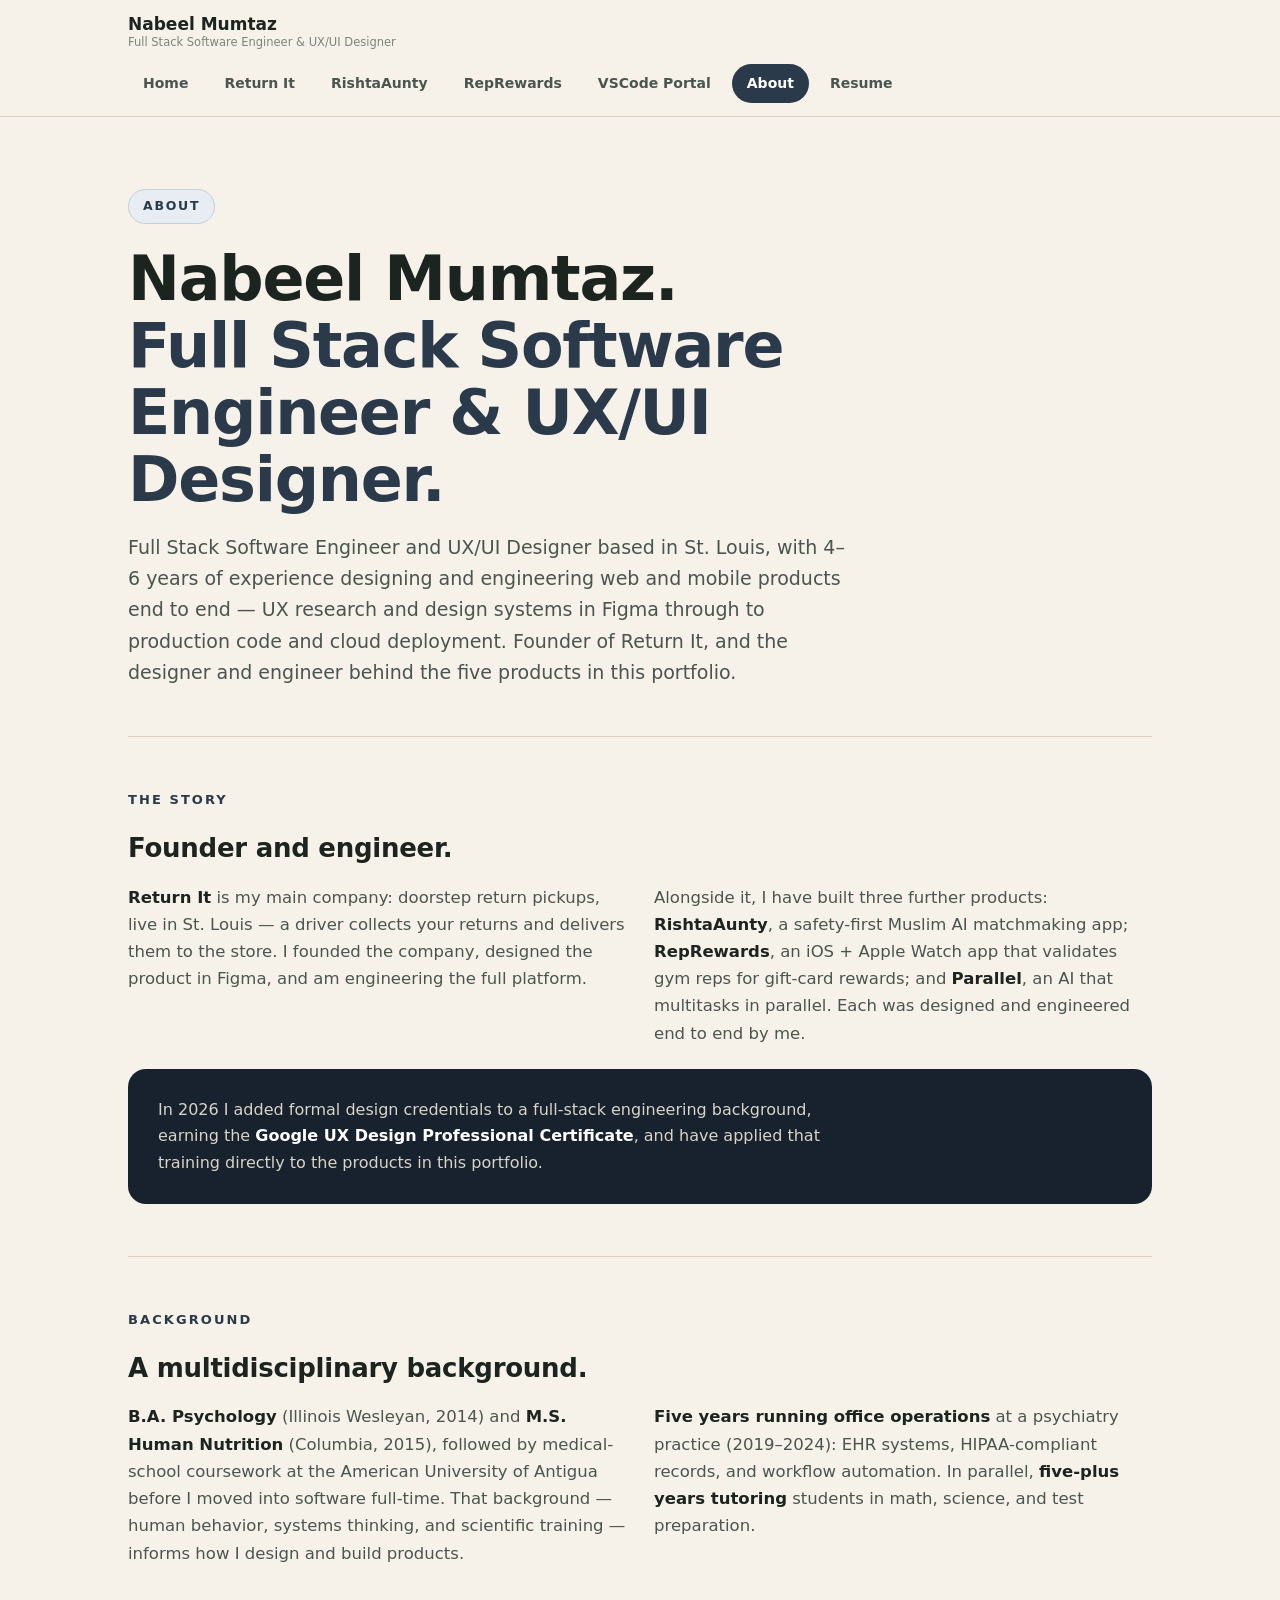
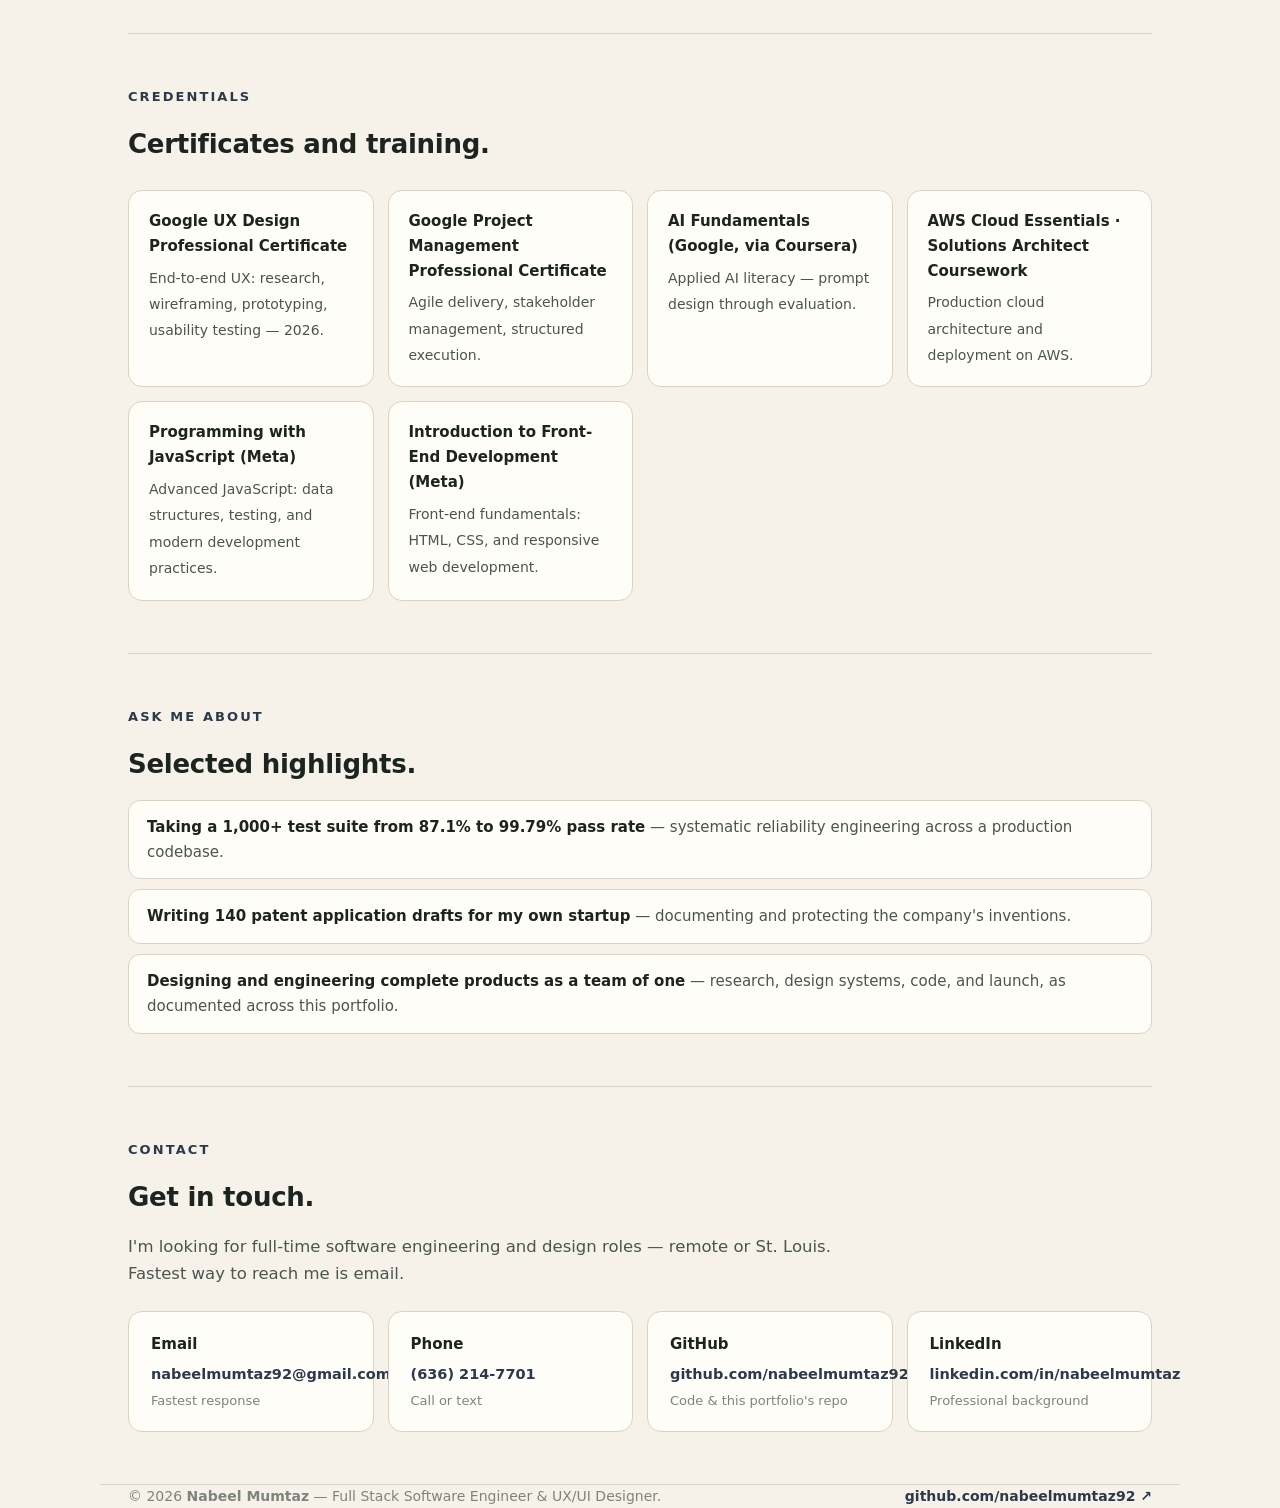
==== commit d5693a14: "Remove FleetFuel mentions from about page meta and story" ====
--- a/about.html
+++ b/about.html
@@ -4,7 +4,7 @@
 <meta charset="UTF-8">
 <meta name="viewport" content="width=device-width, initial-scale=1.0">
 <title>About | Nabeel Mumtaz</title>
-<meta name="description" content="About Nabeel Mumtaz — Full Stack Software Engineer & UX/UI Designer, founder of Return It, FleetFuel, and RishtaAunty. Based in St. Louis.">
+<meta name="description" content="About Nabeel Mumtaz — Full Stack Software Engineer & UX/UI Designer, founder of Return It and RishtaAunty. Based in St. Louis.">
 <style>
 /* Shared portfolio styles — per-page accents via body class */
 :root{
@@ -139,7 +139,7 @@
         <p><strong>Return It</strong> is my main company: doorstep return pickups, live in St. Louis — a driver collects your returns and delivers them to the store. I founded the company, designed the product in Figma, and am engineering the full platform.</p>
       </div>
       <div>
-        <p>Alongside it, I have built four further products: <strong>FleetFuel</strong>, a native iOS app turning fleet fuel cards into automatic cashback; <strong>RishtaAunty</strong>, a safety-first Muslim AI matchmaking app; <strong>RepRewards</strong>, an iOS + Apple Watch app that validates gym reps for gift-card rewards; and <strong>Parallel</strong>, an AI that multitasks in parallel. Each was designed and engineered end to end by me.</p>
+        <p>Alongside it, I have built three further products: <strong>RishtaAunty</strong>, a safety-first Muslim AI matchmaking app; <strong>RepRewards</strong>, an iOS + Apple Watch app that validates gym reps for gift-card rewards; and <strong>Parallel</strong>, an AI that multitasks in parallel. Each was designed and engineered end to end by me.</p>
       </div>
     </div>
     <div class="callout">
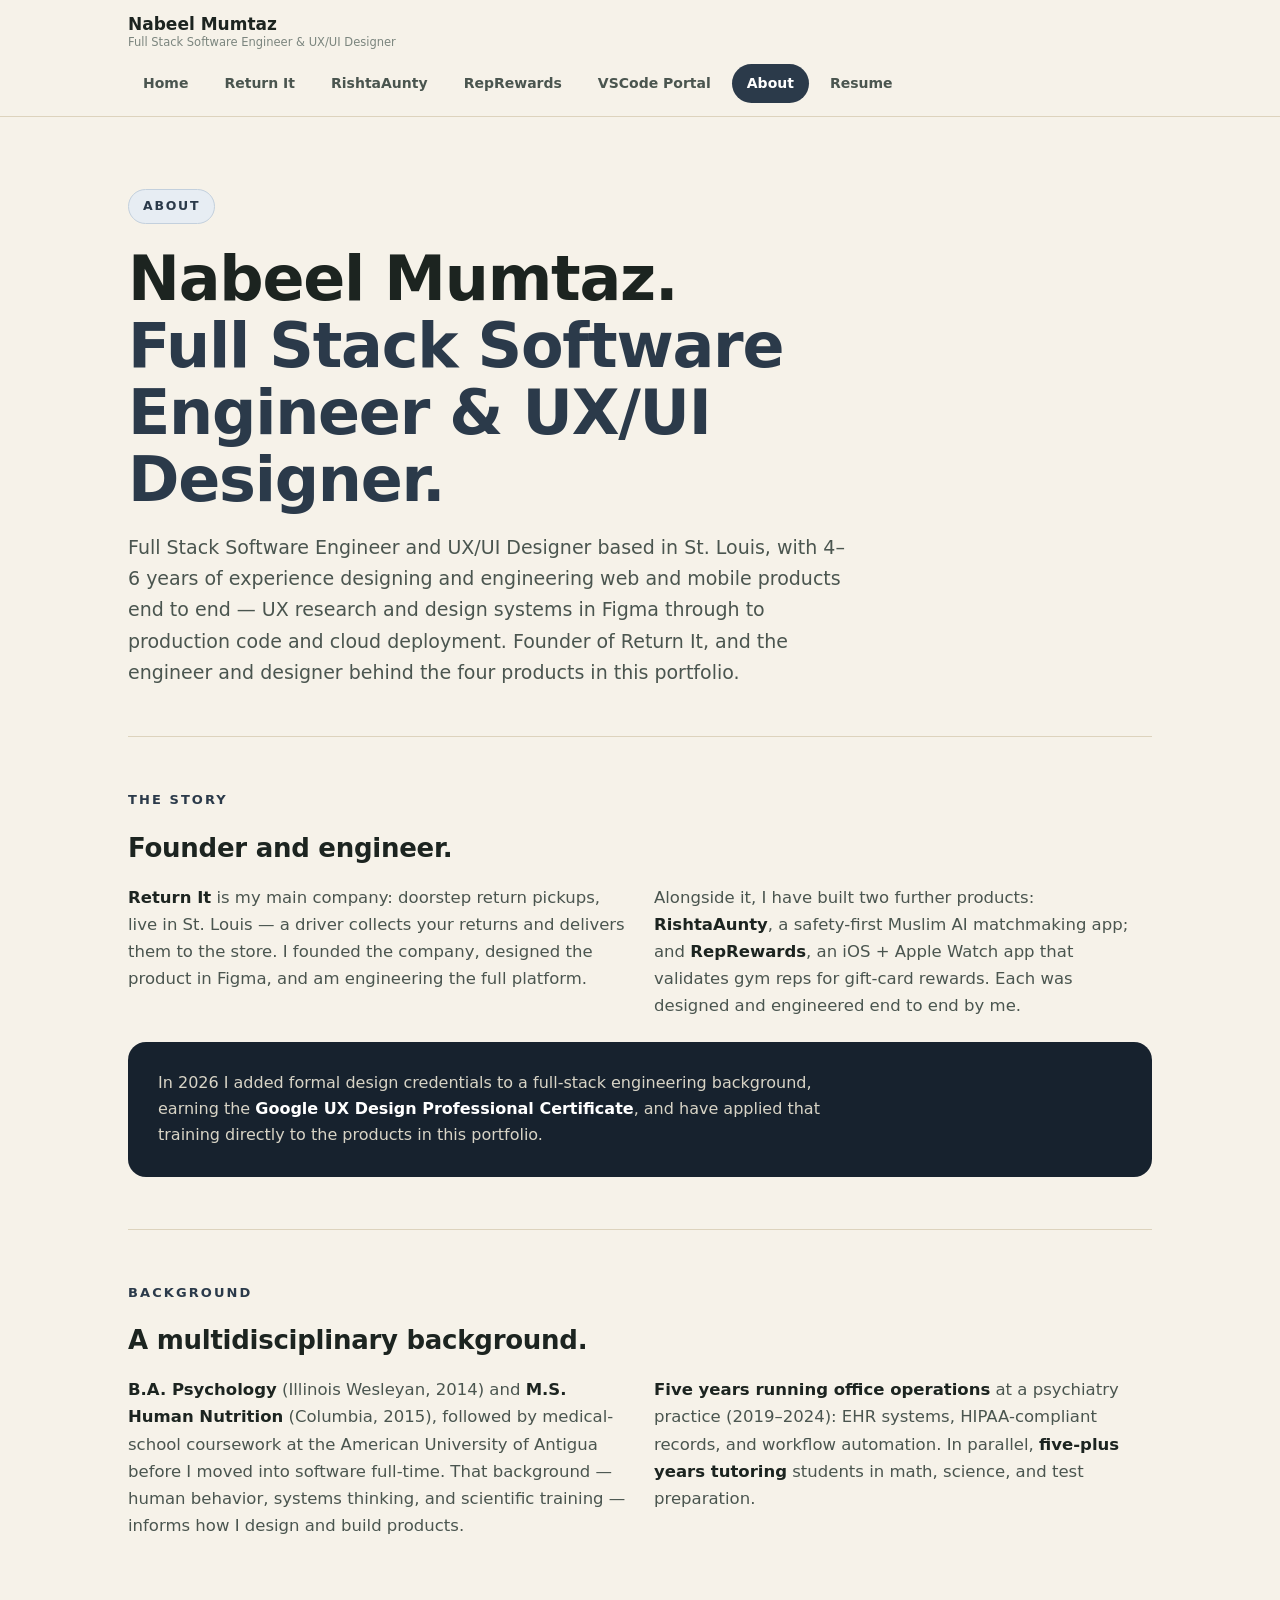
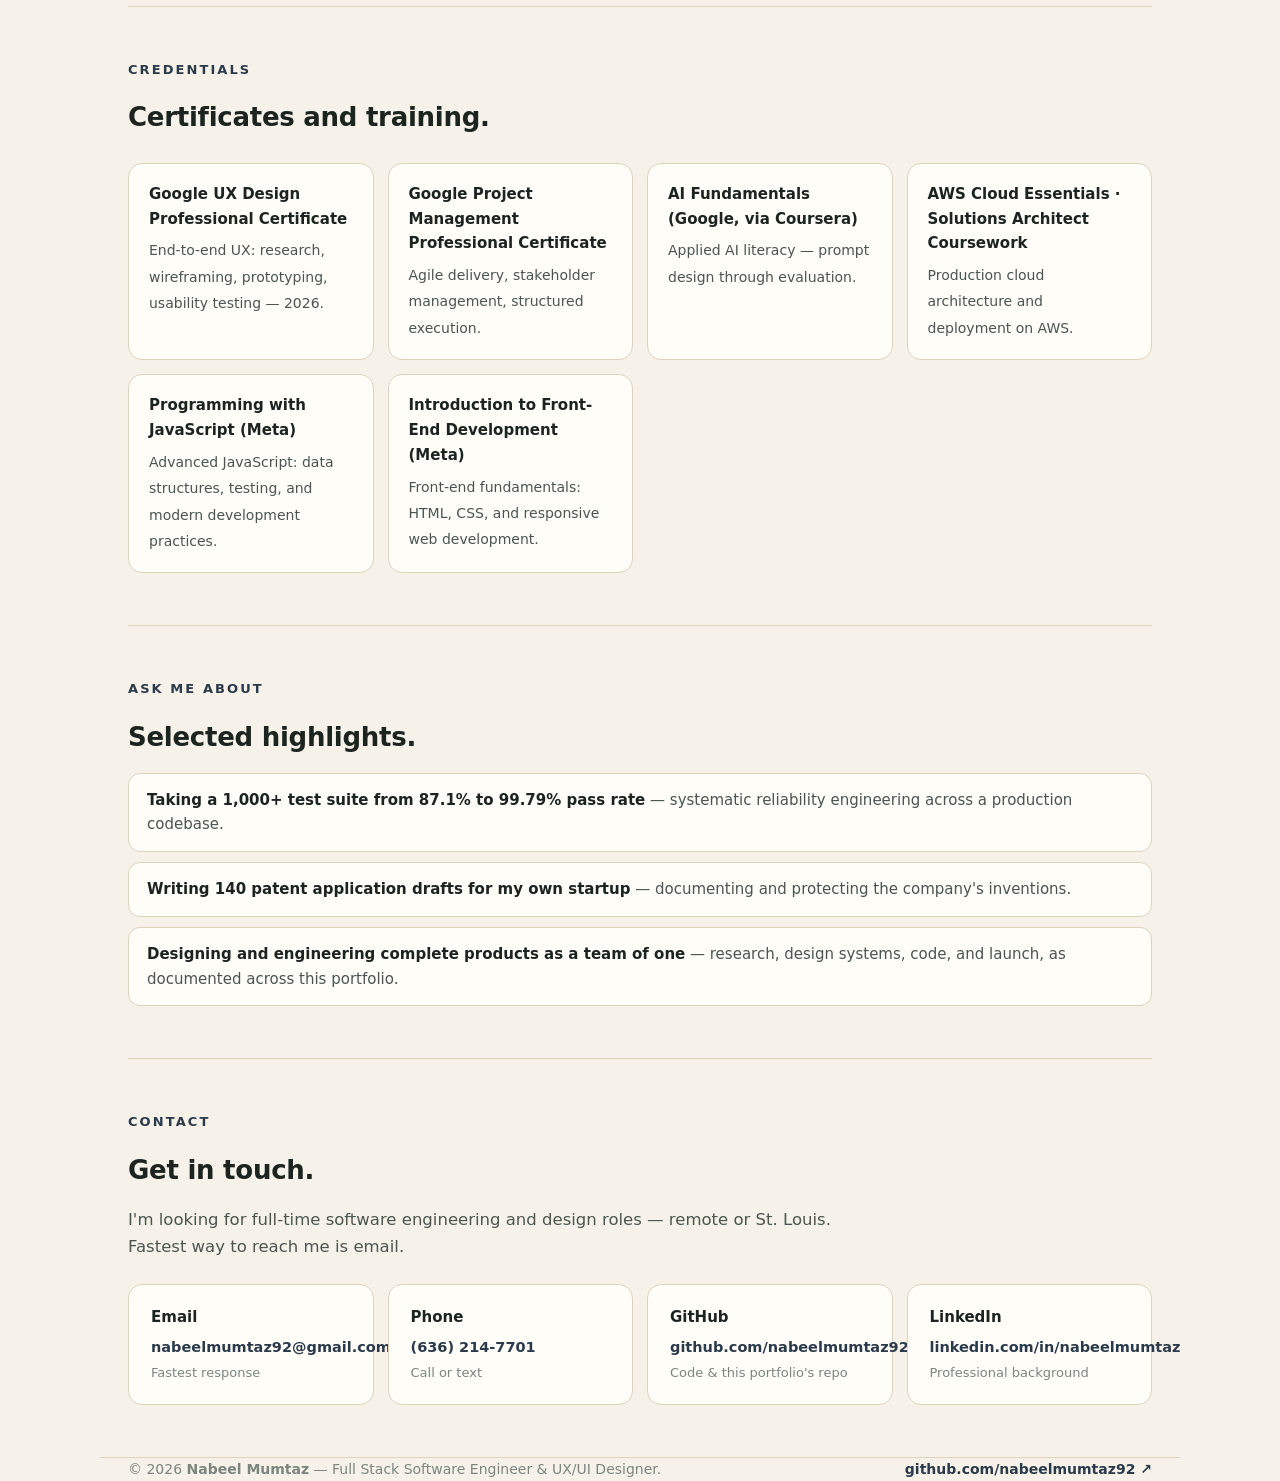
==== commit 08d01eb5: "About page: remove Parallel mention, fix product counts, engineer-first wording" ====
--- a/about.html
+++ b/about.html
@@ -128,7 +128,7 @@
   <div class="hero">
     <span class="kicker">About</span>
     <h1>Nabeel Mumtaz. <em>Full Stack Software Engineer &amp; UX/UI Designer.</em></h1>
-    <p class="lede">Full Stack Software Engineer and UX/UI Designer based in St. Louis, with 4–6 years of experience designing and engineering web and mobile products end to end — UX research and design systems in Figma through to production code and cloud deployment. Founder of Return It, and the designer and engineer behind the five products in this portfolio.</p>
+    <p class="lede">Full Stack Software Engineer and UX/UI Designer based in St. Louis, with 4–6 years of experience designing and engineering web and mobile products end to end — UX research and design systems in Figma through to production code and cloud deployment. Founder of Return It, and the engineer and designer behind the four products in this portfolio.</p>
   </div>
 
   <section>
@@ -139,7 +139,7 @@
         <p><strong>Return It</strong> is my main company: doorstep return pickups, live in St. Louis — a driver collects your returns and delivers them to the store. I founded the company, designed the product in Figma, and am engineering the full platform.</p>
       </div>
       <div>
-        <p>Alongside it, I have built three further products: <strong>RishtaAunty</strong>, a safety-first Muslim AI matchmaking app; <strong>RepRewards</strong>, an iOS + Apple Watch app that validates gym reps for gift-card rewards; and <strong>Parallel</strong>, an AI that multitasks in parallel. Each was designed and engineered end to end by me.</p>
+        <p>Alongside it, I have built two further products: <strong>RishtaAunty</strong>, a safety-first Muslim AI matchmaking app; and <strong>RepRewards</strong>, an iOS + Apple Watch app that validates gym reps for gift-card rewards. Each was designed and engineered end to end by me.</p>
       </div>
     </div>
     <div class="callout">
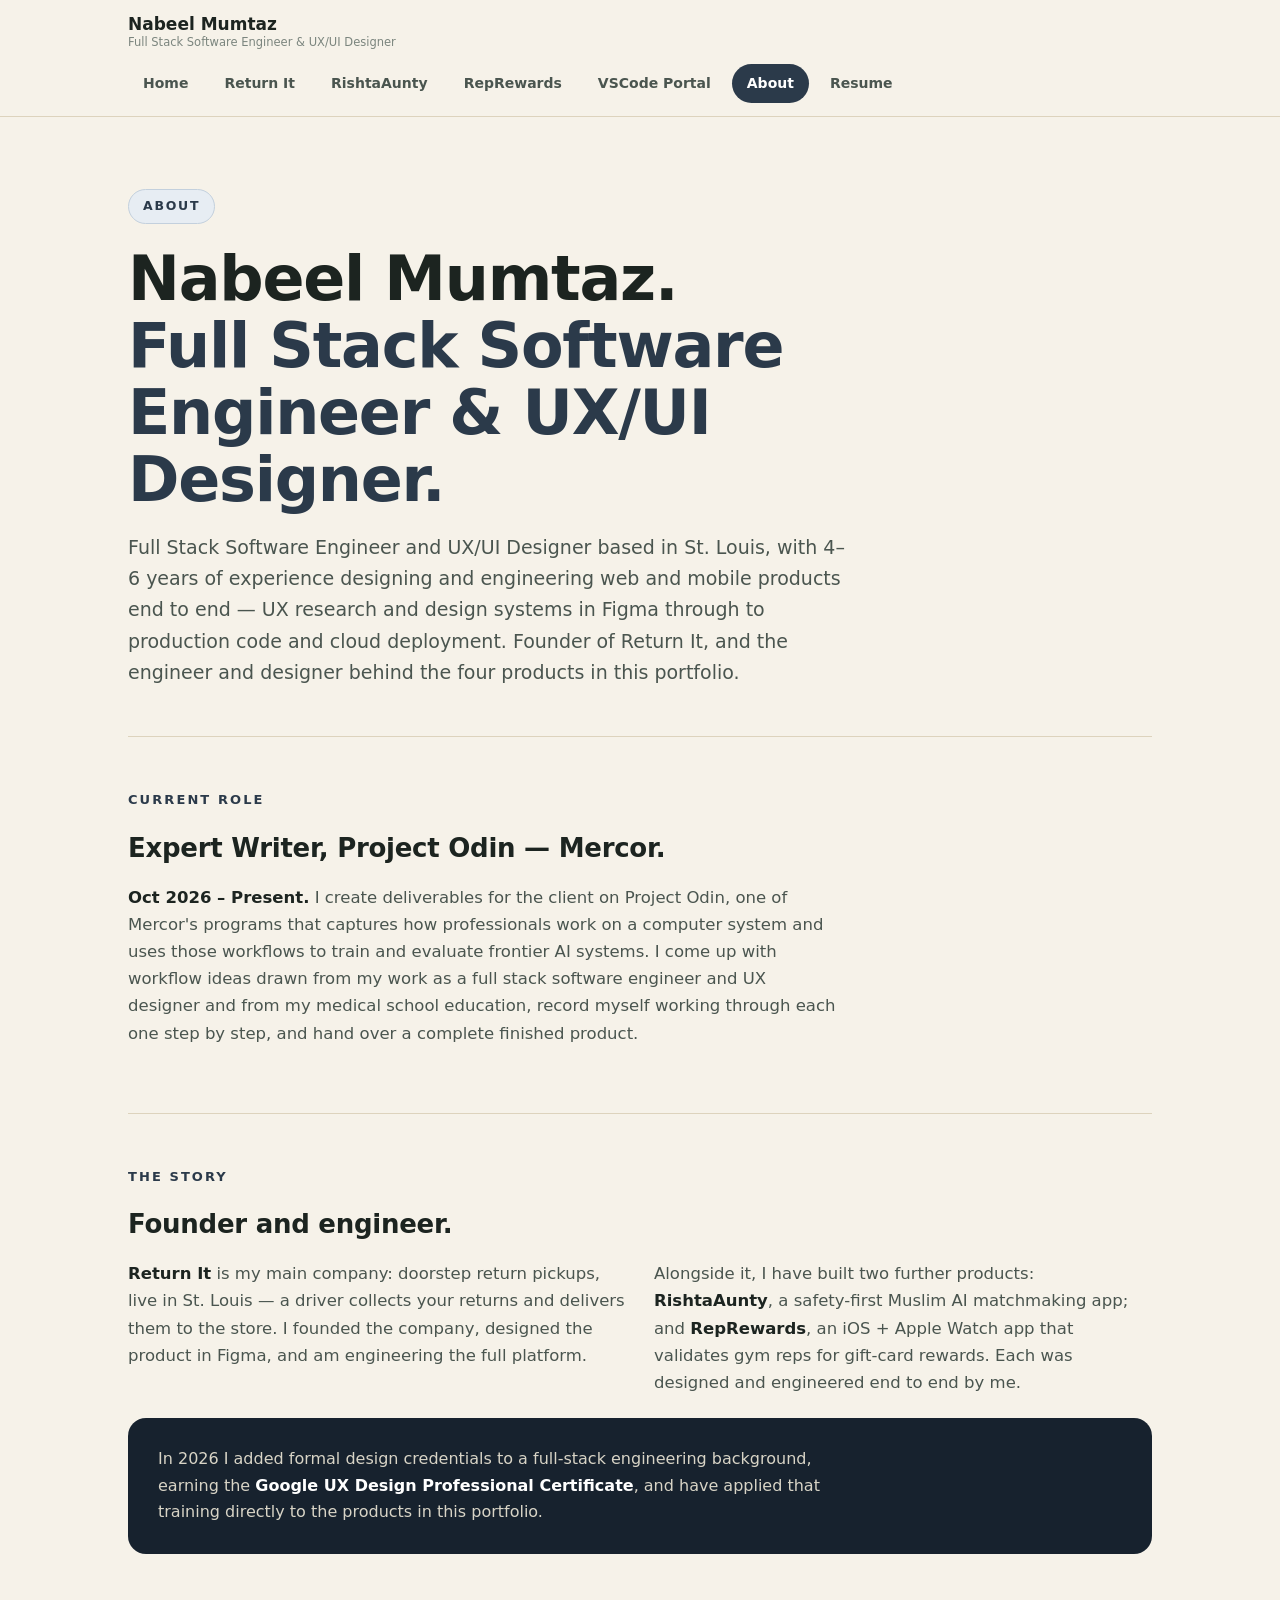
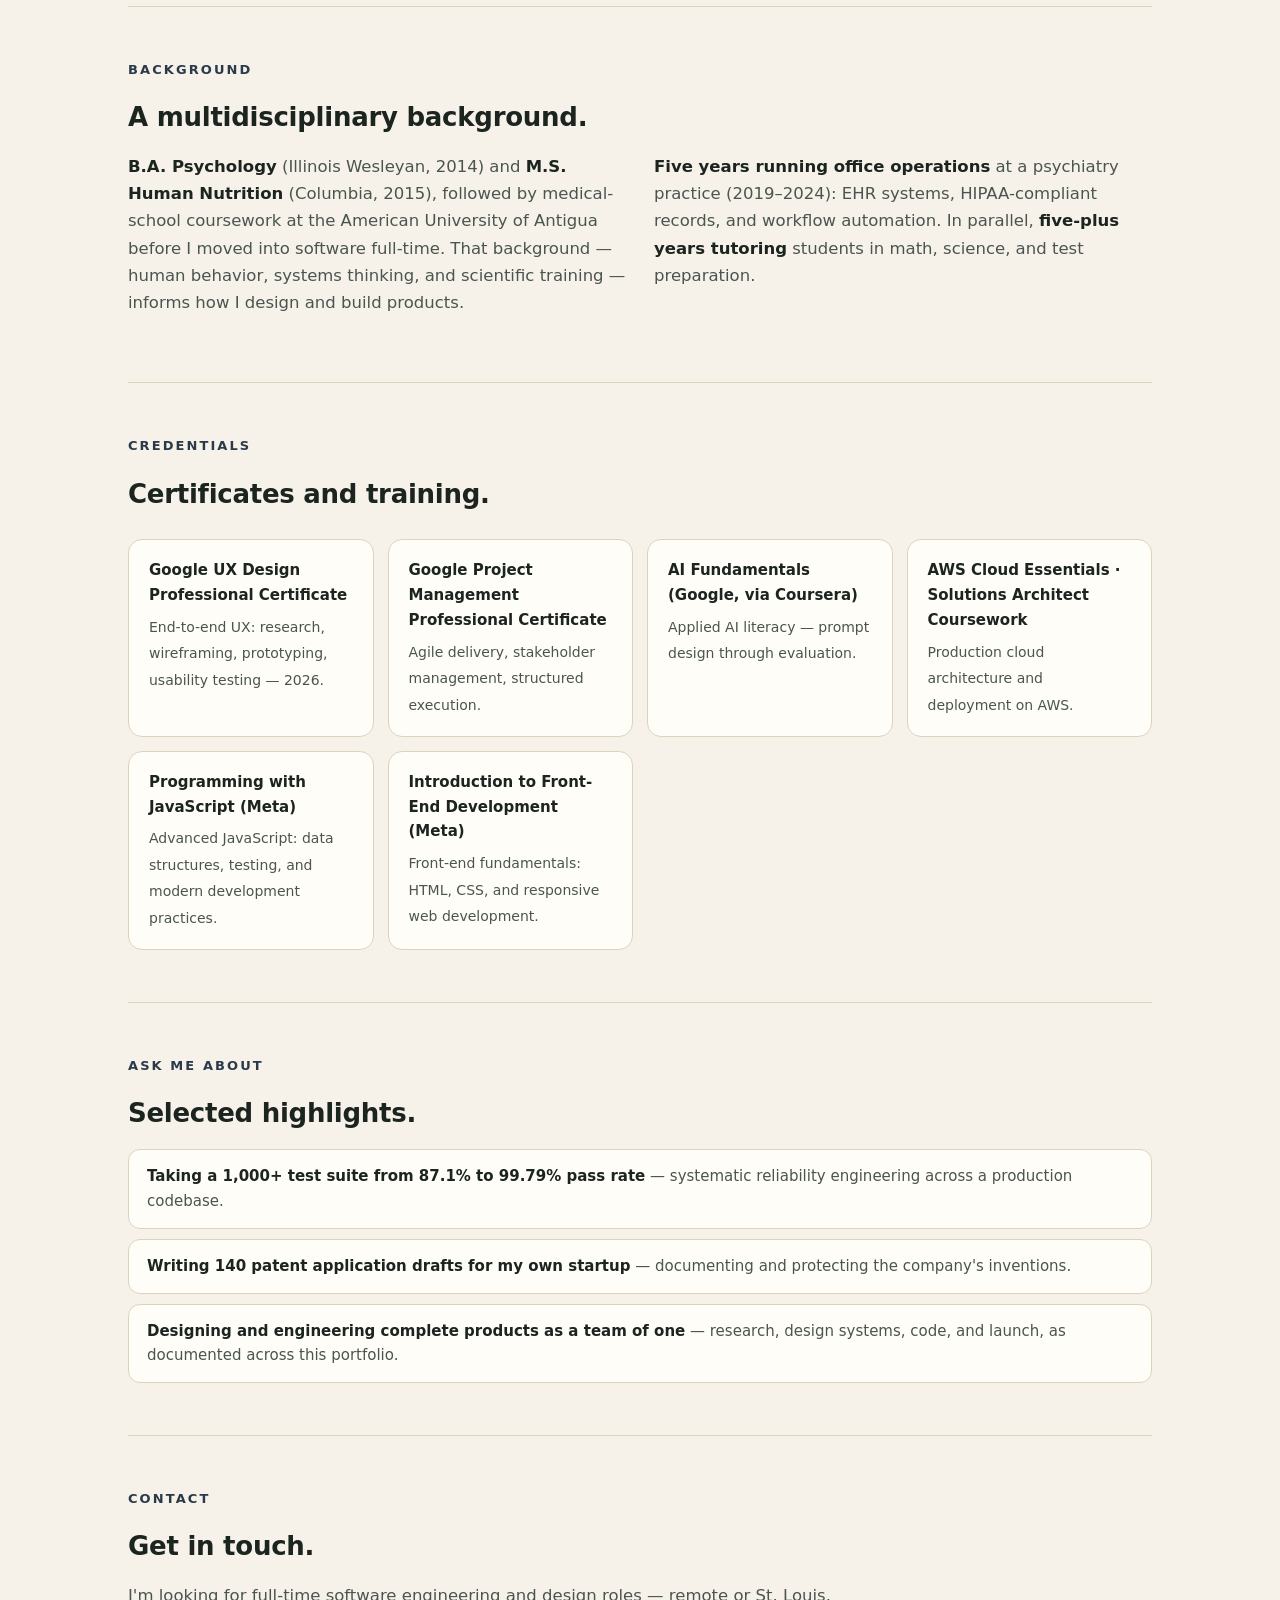
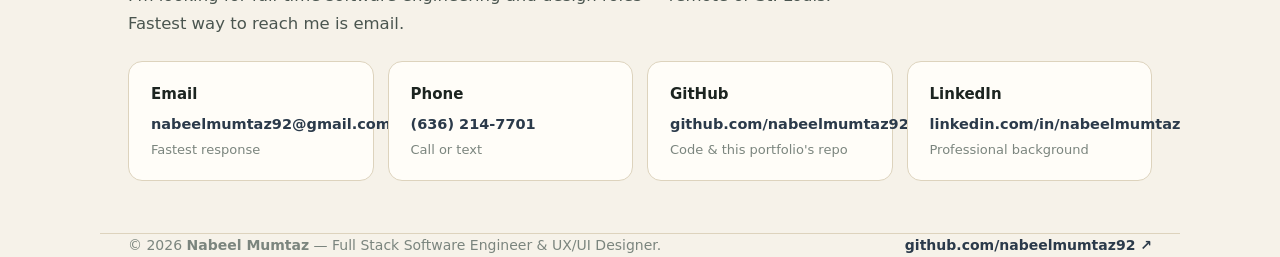
==== commit 8904b4e6: "Add Mercor (Project Odin) experience; update resume" ====
--- a/about.html
+++ b/about.html
@@ -132,6 +132,12 @@
   </div>
 
   <section>
+    <h2>Current role</h2>
+    <h3>Expert Writer, Project Odin — Mercor.</h3>
+    <p><strong>Oct 2026 – Present.</strong> I create deliverables for the client on Project Odin, one of Mercor's programs that captures how professionals work on a computer system and uses those workflows to train and evaluate frontier AI systems. I come up with workflow ideas drawn from my work as a full stack software engineer and UX designer and from my medical school education, record myself working through each one step by step, and hand over a complete finished product.</p>
+  </section>
+
+  <section>
     <h2>The story</h2>
     <h3>Founder and engineer.</h3>
     <div class="two">
